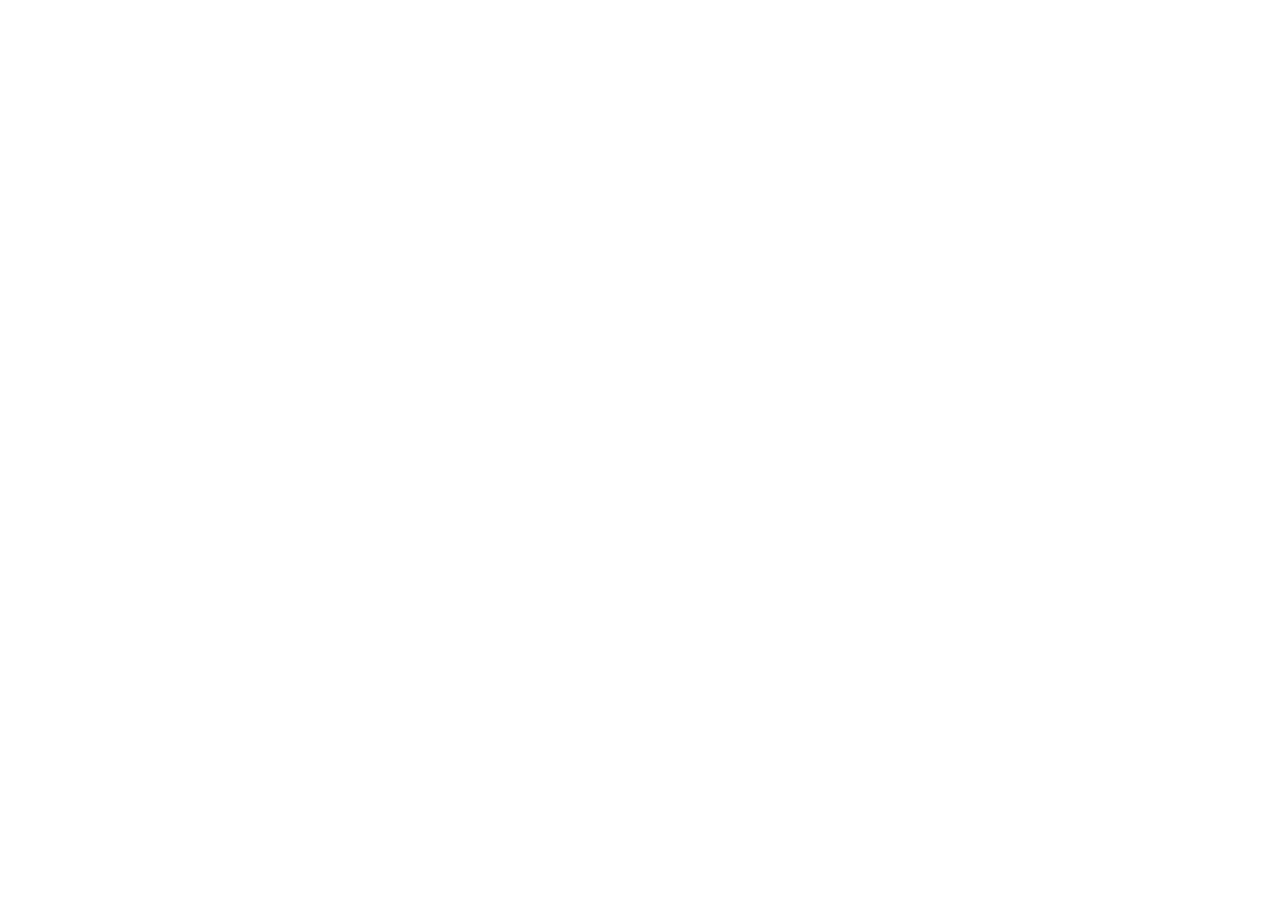
==== admin/index.html @ c85588b6 "Primeiro commit" ====
<!DOCTYPE html>
<html lang="pt-BR">
<head>
  <meta charset="utf-8" />
  <meta name="viewport" content="width=device-width, initial-scale=1.0" />
  <title>Painel — Renata Anoana</title>
</head>
<body>
  <!-- Sveltia CMS: painel de administração com login pelo GitHub.
       Não precisa editar este arquivo — toda a configuração fica em
       admin/config.yml. -->
  <script type="module" src="https://unpkg.com/@sveltia/cms/dist/sveltia-cms.js"></script>
</body>
</html>
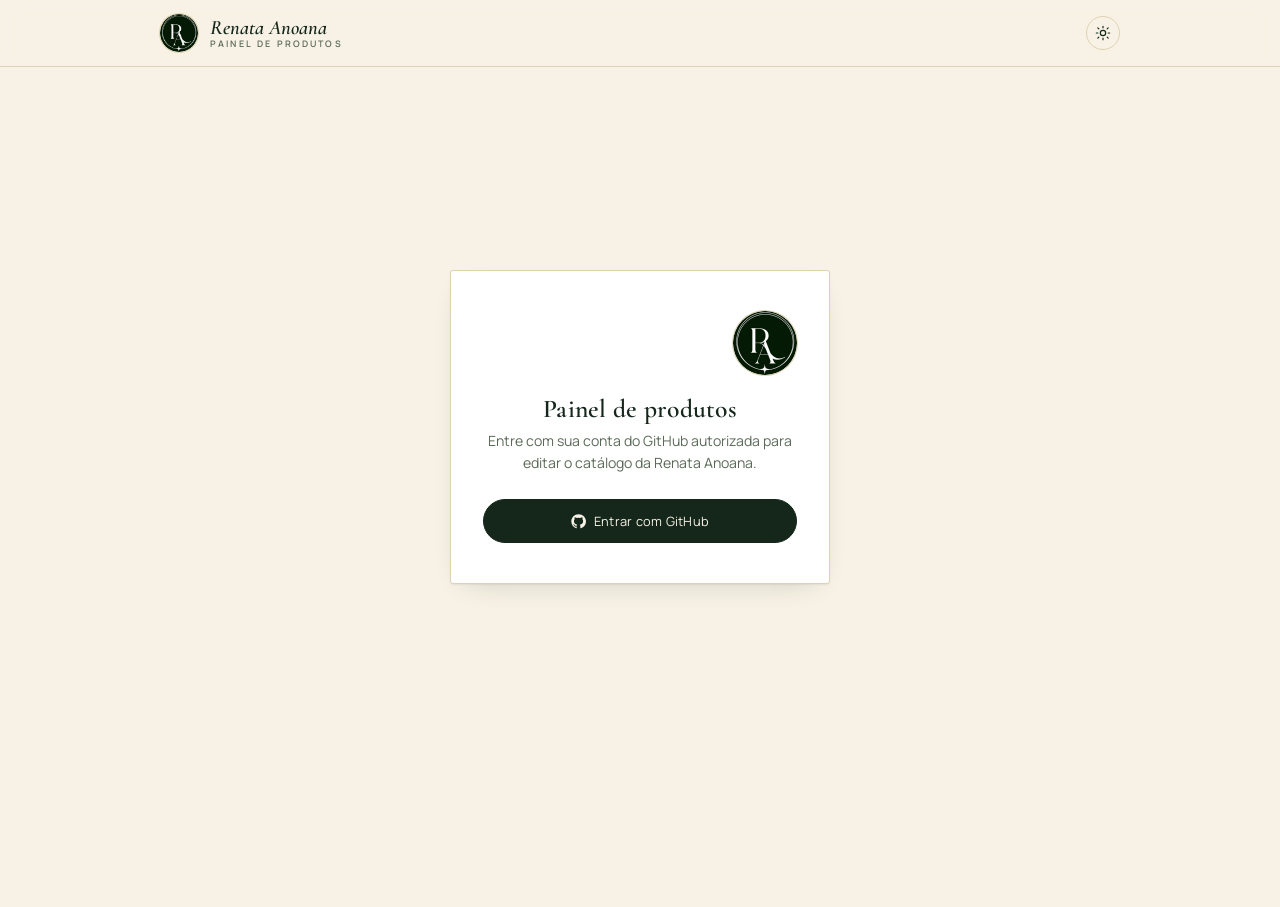
==== commit c5384978: "Adicionado Painel de edição próprio" ====
--- a/admin/index.html
+++ b/admin/index.html
@@ -1,14 +1,895 @@
 <!DOCTYPE html>
 <html lang="pt-BR">
 <head>
-  <meta charset="utf-8" />
-  <meta name="viewport" content="width=device-width, initial-scale=1.0" />
-  <title>Painel — Renata Anoana</title>
+<meta charset="UTF-8">
+<meta name="viewport" content="width=device-width, initial-scale=1">
+<script>
+(function(){
+  try{
+    var t = localStorage.getItem('ra-theme');
+    if(!t){ t = window.matchMedia('(prefers-color-scheme: dark)').matches ? 'dark' : 'light'; }
+    document.documentElement.setAttribute('data-theme', t);
+  }catch(e){}
+})();
+</script>
+<title>Painel — Renata Anoana</title>
+<link rel="icon" type="image/png" href="../images/favicon.png">
+<link rel="preconnect" href="https://fonts.googleapis.com">
+<link rel="stylesheet" href="https://fonts.googleapis.com/css2?family=Cormorant+Garamond:ital,wght@0,500;0,600;1,500;1,600&family=Manrope:wght@400;500;600;700&display=swap">
+<style>
+/* ============================================================
+   Paleta — mesmas variáveis do site público (style.css), pra o
+   painel ter a cara da marca em vez de parecer uma ferramenta
+   genérica.
+   ============================================================ */
+:root{
+  --bg:#f7f2e5; --surface:#ffffff; --surface-2:#efe7d2;
+  --ink:#15271b; --ink-soft:#5b6a58; --ink-faint:#8d8f7c;
+  --line:#ddd2b2; --metal:#848c78; --gold:#b6883a;
+  --danger:#a6432f;
+  --shadow:0 1px 2px rgba(21,39,27,.06), 0 10px 28px -16px rgba(21,39,27,.24);
+  --radius:3px;
+  color-scheme: light;
+}
+@media (prefers-color-scheme: dark){
+  :root:not([data-theme="light"]){
+    --bg:#0f1a13; --surface:#16241a; --surface-2:#1c2c1f;
+    --ink:#f2ecd9; --ink-soft:#b3bea9; --ink-faint:#77816d;
+    --line:#293a2b; --metal:#93998a; --gold:#d9b568;
+    --danger:#e08066;
+    --shadow:0 1px 2px rgba(0,0,0,.5), 0 10px 28px -16px rgba(0,0,0,.6);
+  }
+}
+:root[data-theme="dark"]{
+  --bg:#0f1a13; --surface:#16241a; --surface-2:#1c2c1f;
+  --ink:#f2ecd9; --ink-soft:#b3bea9; --ink-faint:#77816d;
+  --line:#293a2b; --metal:#93998a; --gold:#d9b568;
+  --danger:#e08066;
+  --shadow:0 1px 2px rgba(0,0,0,.5), 0 10px 28px -16px rgba(0,0,0,.6);
+}
+
+*{box-sizing:border-box;}
+[hidden]{display:none!important;}
+body{
+  margin:0;
+  background:var(--bg); color:var(--ink);
+  font-family:'Manrope',system-ui,-apple-system,'Segoe UI',sans-serif;
+  padding-bottom:120px;
+}
+h1,h2,h3,.display{
+  font-family:'Cormorant Garamond','Iowan Old Style',Georgia,serif;
+  font-weight:600; letter-spacing:.01em;
+}
+button, input, textarea, select{font-family:inherit; color:inherit;}
+a{color:inherit;}
+
+/* ---------- header ---------- */
+header.top{
+  position:sticky; top:0; z-index:30;
+  background:color-mix(in srgb, var(--bg) 88%, transparent);
+  backdrop-filter:blur(10px);
+  border-bottom:1px solid var(--line);
+  padding-inline:20px;
+}
+.top-inner{
+  max-width:960px; margin-inline:auto;
+  display:flex; align-items:center; justify-content:space-between;
+  padding-block:14px; gap:14px;
+}
+.brand-group{display:flex; align-items:center; gap:12px;}
+.logo-badge{width:38px; height:38px; flex:none; border-radius:50%; overflow:hidden; box-shadow:0 0 0 1px var(--line);}
+.logo-badge img{width:100%; height:100%; object-fit:cover; display:block;}
+.brand{font-family:'Cormorant Garamond',serif; font-style:italic; font-weight:600; font-size:1.28rem; line-height:1.1;}
+.brand small{display:block; font-family:'Manrope',sans-serif; font-style:normal; font-size:.56rem; letter-spacing:.24em; text-transform:uppercase; color:var(--ink-soft); margin-top:-1px;}
+.top-actions{display:flex; align-items:center; gap:10px;}
+.who{font-size:.8rem; color:var(--ink-soft);}
+
+.btn{
+  display:inline-flex; align-items:center; gap:8px;
+  border:1px solid var(--ink); color:var(--ink); background:transparent;
+  padding:9px 16px; font-size:.8rem; letter-spacing:.02em;
+  border-radius:999px; cursor:pointer; transition:.15s ease;
+  white-space:nowrap;
+}
+.btn:hover{background:var(--ink); color:var(--bg);}
+.btn.solid{background:var(--ink); color:var(--bg);}
+.btn.solid:hover{opacity:.85;}
+.btn.ghost{border-color:var(--line); color:var(--ink-soft);}
+.btn.ghost:hover{border-color:var(--ink); color:var(--ink); background:transparent;}
+.btn.danger{border-color:var(--danger); color:var(--danger);}
+.btn.danger:hover{background:var(--danger); color:var(--bg);}
+.btn:disabled{opacity:.45; cursor:not-allowed; pointer-events:none;}
+.btn svg{width:15px; height:15px; flex:none;}
+.icon-btn{
+  display:inline-flex; align-items:center; justify-content:center;
+  width:34px; height:34px; border:1px solid var(--line); border-radius:999px;
+  background:transparent; color:var(--ink-soft); cursor:pointer; transition:.15s ease;
+}
+.icon-btn:hover{border-color:var(--ink); color:var(--ink);}
+.icon-btn svg{width:16px; height:16px;}
+
+.wrap{max-width:960px; margin-inline:auto; padding-inline:20px;}
+
+/* ---------- tela de login ---------- */
+.login-screen{
+  min-height:80vh; display:flex; align-items:center; justify-content:center; padding:24px;
+}
+.login-card{
+  max-width:380px; width:100%; text-align:center;
+  background:var(--surface); border:1px solid var(--line); border-radius:var(--radius);
+  padding:40px 32px; box-shadow:var(--shadow);
+}
+.login-card .logo-badge{width:64px; height:64px; margin-inline:auto 0; margin-bottom:18px;}
+.login-card h1{font-size:1.6rem; margin:0 0 6px;}
+.login-card p{color:var(--ink-soft); font-size:.88rem; line-height:1.55; margin:0 0 26px;}
+.login-card .btn{width:100%; justify-content:center; padding-block:12px;}
+.login-error{
+  margin-top:16px; padding:12px 14px; border-radius:var(--radius);
+  background:color-mix(in srgb, var(--danger) 12%, transparent);
+  border:1px solid color-mix(in srgb, var(--danger) 40%, var(--line));
+  color:var(--danger); font-size:.8rem; text-align:left; line-height:1.5;
+}
+
+/* ---------- painel ---------- */
+.panel-head{
+  padding-block:32px 18px;
+  display:flex; align-items:flex-end; justify-content:space-between; gap:16px; flex-wrap:wrap;
+}
+.panel-head h1{font-size:1.9rem; margin:0;}
+.panel-head p{color:var(--ink-soft); font-size:.86rem; margin:4px 0 0;}
+
+.status-banner{
+  display:flex; align-items:center; gap:10px;
+  padding:12px 16px; margin-bottom:18px;
+  border-radius:var(--radius); font-size:.84rem; line-height:1.5;
+  border:1px solid var(--line); background:var(--surface);
+}
+.status-banner.ok{border-color:color-mix(in srgb, var(--gold) 50%, var(--line)); background:color-mix(in srgb, var(--gold) 10%, var(--surface));}
+.status-banner.error{border-color:color-mix(in srgb, var(--danger) 45%, var(--line)); color:var(--danger); background:color-mix(in srgb, var(--danger) 8%, var(--surface));}
+.status-banner a{text-decoration:underline; font-weight:600;}
+
+/* ---------- lista de produtos ---------- */
+.products{display:flex; flex-direction:column; gap:14px; margin-bottom:22px;}
+.product-card{
+  background:var(--surface); border:1px solid var(--line); border-radius:var(--radius);
+  box-shadow:var(--shadow); overflow:hidden;
+}
+.product-card.is-new{border-color:var(--gold);}
+.product-card.is-removed{opacity:.45;}
+.product-summary{
+  display:flex; align-items:center; gap:14px;
+  padding:12px 14px; cursor:pointer; user-select:none;
+}
+.thumb{
+  width:52px; height:52px; flex:none; border-radius:var(--radius); overflow:hidden;
+  background:var(--surface-2); display:flex; align-items:center; justify-content:center;
+  border:1px solid var(--line);
+}
+.thumb img{width:100%; height:100%; object-fit:cover; display:block;}
+.thumb svg{width:22px; height:22px; stroke:var(--metal); fill:none; stroke-width:1.6;}
+.summary-text{flex:1; min-width:0;}
+.summary-text .t{font-weight:600; font-size:.95rem; overflow:hidden; text-overflow:ellipsis; white-space:nowrap;}
+.summary-text .m{font-size:.78rem; color:var(--ink-soft);}
+.summary-actions{display:flex; align-items:center; gap:6px; flex:none;}
+.chevron{width:16px; height:16px; transition:transform .15s ease; color:var(--ink-faint);}
+.product-card[data-open="true"] .chevron{transform:rotate(180deg);}
+
+.product-editor{
+  border-top:1px solid var(--line);
+  padding:18px 16px 20px;
+  display:grid; gap:14px; grid-template-columns:1fr 1fr;
+}
+@media (max-width:640px){ .product-editor{grid-template-columns:1fr;} }
+.field{display:flex; flex-direction:column; gap:6px;}
+.field.full{grid-column:1 / -1;}
+.field label{font-size:.72rem; letter-spacing:.06em; text-transform:uppercase; color:var(--ink-soft);}
+.field input[type="text"], .field input[type="number"], .field textarea, .field input[list]{
+  border:1px solid var(--line); background:var(--bg); color:var(--ink);
+  border-radius:var(--radius); padding:9px 11px; font-size:.9rem; width:100%;
+}
+.field textarea{resize:vertical; min-height:64px;}
+.field input:focus, .field textarea:focus{outline:2px solid var(--gold); outline-offset:1px;}
+
+.image-field{grid-column:1 / -1; display:flex; align-items:center; gap:14px; flex-wrap:wrap;}
+.image-field .thumb{width:74px; height:74px;}
+.image-field .controls{display:flex; flex-direction:column; gap:8px;}
+.image-field input[type="file"]{font-size:.8rem;}
+
+.editor-actions{
+  grid-column:1 / -1; display:flex; justify-content:space-between; align-items:center;
+  padding-top:6px; border-top:1px dashed var(--line);
+}
+.reorder{display:flex; gap:4px;}
+
+.add-product{
+  display:flex; align-items:center; justify-content:center; gap:8px;
+  width:100%; padding:16px; margin-bottom:80px;
+  border:1px dashed var(--line); border-radius:var(--radius);
+  background:transparent; color:var(--ink-soft); cursor:pointer; font-size:.88rem;
+  transition:.15s ease;
+}
+.add-product:hover{border-color:var(--gold); color:var(--ink);}
+.add-product svg{width:17px; height:17px;}
+
+/* ---------- barra fixa de salvar ---------- */
+.savebar{
+  position:fixed; left:0; right:0; bottom:0; z-index:40;
+  background:color-mix(in srgb, var(--bg) 92%, transparent);
+  backdrop-filter:blur(10px);
+  border-top:1px solid var(--line);
+  padding:14px 20px calc(14px + env(safe-area-inset-bottom,0px));
+}
+.savebar-inner{
+  max-width:960px; margin-inline:auto;
+  display:flex; align-items:center; justify-content:space-between; gap:14px; flex-wrap:wrap;
+}
+.savebar .msg{font-size:.82rem; color:var(--ink-soft);}
+.savebar .msg.dirty{color:var(--gold); font-weight:600;}
+.savebar-buttons{display:flex; gap:10px;}
+
+.spinner{
+  width:14px; height:14px; border-radius:50%;
+  border:2px solid currentColor; border-right-color:transparent;
+  animation:spin .7s linear infinite; flex:none;
+}
+@keyframes spin{to{transform:rotate(360deg);}}
+
+.theme-toggle{
+  display:flex; align-items:center; justify-content:center;
+  width:34px; height:34px; flex:none; border:1px solid var(--line); border-radius:999px;
+  background:transparent; color:var(--ink); cursor:pointer; transition:.15s ease;
+}
+.theme-toggle:hover{background:var(--ink); color:var(--bg);}
+.theme-toggle svg{width:16px; height:16px;}
+</style>
 </head>
 <body>
-  <!-- Sveltia CMS: painel de administração com login pelo GitHub.
-       Não precisa editar este arquivo — toda a configuração fica em
-       admin/config.yml. -->
-  <script type="module" src="https://unpkg.com/@sveltia/cms/dist/sveltia-cms.js"></script>
+
+<header class="top">
+  <div class="top-inner">
+    <div class="brand-group">
+      <div class="logo-badge"><img src="../images/logo.png" alt=""></div>
+      <div class="brand">Renata Anoana<small>Painel de produtos</small></div>
+    </div>
+    <div class="top-actions">
+      <span class="who" id="who" hidden></span>
+      <button id="btn-logout" class="icon-btn" title="Sair" hidden>
+        <svg viewBox="0 0 24 24" fill="none" stroke="currentColor" stroke-width="1.8" stroke-linecap="round" stroke-linejoin="round"><path d="M9 21H5a2 2 0 0 1-2-2V5a2 2 0 0 1 2-2h4"/><polyline points="16 17 21 12 16 7"/><line x1="21" y1="12" x2="9" y2="12"/></svg>
+      </button>
+      <button id="theme-toggle" class="theme-toggle" type="button" aria-label="Alternar tema">
+        <svg class="icon-sun" viewBox="0 0 24 24" fill="none" stroke="currentColor" stroke-width="1.8" stroke-linecap="round" stroke-linejoin="round"><circle cx="12" cy="12" r="4"/><path d="M12 2v2.2M12 19.8V22M4.2 4.2l1.55 1.55M18.25 18.25l1.55 1.55M2 12h2.2M19.8 12H22M4.2 19.8l1.55-1.55M18.25 5.75l1.55-1.55"/></svg>
+        <svg class="icon-moon" viewBox="0 0 24 24" fill="none" stroke="currentColor" stroke-width="1.8" stroke-linecap="round" stroke-linejoin="round" hidden><path d="M21 12.8A9 9 0 1 1 11.2 3 7 7 0 0 0 21 12.8z"/></svg>
+      </button>
+    </div>
+  </div>
+</header>
+
+<!-- ---------- tela de login ---------- -->
+<div class="login-screen" id="login-screen">
+  <div class="login-card">
+    <div class="logo-badge"><img src="../images/logo.png" alt=""></div>
+    <h1>Painel de produtos</h1>
+    <p>Entre com sua conta do GitHub autorizada para editar o catálogo da Renata Anoana.</p>
+    <button id="btn-login" class="btn solid">
+      <svg viewBox="0 0 24 24" fill="currentColor"><path d="M12 .5C5.65.5.5 5.65.5 12c0 5.08 3.29 9.39 7.86 10.91.57.1.79-.25.79-.55v-2.17c-3.2.7-3.87-1.36-3.87-1.36-.53-1.33-1.29-1.69-1.29-1.69-1.05-.72.08-.7.08-.7 1.17.08 1.78 1.2 1.78 1.2 1.03 1.77 2.7 1.26 3.36.96.1-.75.4-1.26.73-1.55-2.55-.29-5.24-1.28-5.24-5.68 0-1.26.45-2.28 1.19-3.09-.12-.29-.52-1.46.11-3.05 0 0 .97-.31 3.18 1.18a11.1 11.1 0 0 1 5.79 0c2.2-1.49 3.17-1.18 3.17-1.18.63 1.59.23 2.76.12 3.05.74.81 1.18 1.83 1.18 3.09 0 4.41-2.69 5.38-5.25 5.67.42.36.78 1.07.78 2.17v3.21c0 .3.21.66.8.55C20.71 21.39 24 17.08 24 12c0-6.35-5.15-11.5-12-11.5Z"/></svg>
+      Entrar com GitHub
+    </button>
+    <div class="login-error" id="login-error" hidden></div>
+  </div>
+</div>
+
+<!-- ---------- painel principal ---------- -->
+<div class="wrap" id="panel" hidden>
+  <div class="panel-head">
+    <div>
+      <h1>Produtos</h1>
+      <p id="product-count">Carregando…</p>
+    </div>
+    <a class="btn ghost" id="link-view-site" href="#" target="_blank" rel="noopener">
+      <svg viewBox="0 0 24 24" fill="none" stroke="currentColor" stroke-width="1.8" stroke-linecap="round" stroke-linejoin="round"><path d="M18 13v6a2 2 0 0 1-2 2H5a2 2 0 0 1-2-2V8a2 2 0 0 1 2-2h6"/><polyline points="15 3 21 3 21 9"/><line x1="10" y1="14" x2="21" y2="3"/></svg>
+      Ver site
+    </a>
+  </div>
+
+  <div id="status-area"></div>
+
+  <div class="products" id="products"></div>
+
+  <button class="add-product" id="btn-add">
+    <svg viewBox="0 0 24 24" fill="none" stroke="currentColor" stroke-width="1.8" stroke-linecap="round" stroke-linejoin="round"><line x1="12" y1="5" x2="12" y2="19"/><line x1="5" y1="12" x2="19" y2="12"/></svg>
+    Adicionar produto
+  </button>
+</div>
+
+<div class="savebar" id="savebar" hidden>
+  <div class="savebar-inner">
+    <span class="msg" id="savebar-msg">Nenhuma alteração pendente</span>
+    <div class="savebar-buttons">
+      <button class="btn ghost" id="btn-reload">Recarregar do GitHub</button>
+      <button class="btn solid" id="btn-save">Salvar alterações</button>
+    </div>
+  </div>
+</div>
+
+<script>
+/* ============================================================
+   CONFIGURAÇÃO — a única parte que muda de cliente pra cliente.
+   ============================================================ */
+const CONFIG = {
+  // URL do Worker (sveltia-cms-auth) publicado no Cloudflare — faz a
+  // ponte de login com o GitHub. Sem barra no final.
+  WORKER_URL: 'https://sveltia-cms-auth.itallocerqueiracosta.workers.dev',
+  // Dono e nome do repositório no GitHub onde este site está publicado.
+  GITHUB_OWNER: 'itallo2l',
+  GITHUB_REPO: 'Site-Renata-Anoana-Teste',
+  BRANCH: 'main',
+  // URL pública do site (GitHub Pages), pra o botão "Ver site".
+  SITE_URL: 'https://itallo2l.github.io/Site-Renata-Anoana-Teste/',
+  // Categorias sugeridas no campo de categoria (o usuário pode digitar outra).
+  CATEGORIES: ['aneis', 'colares', 'brincos', 'pulseiras', 'conjuntos'],
+};
+
+const WORKER_ORIGIN = new URL(CONFIG.WORKER_URL).origin;
+const API = 'https://api.github.com';
+const REPO_PATH = `${CONFIG.GITHUB_OWNER}/${CONFIG.GITHUB_REPO}`;
+
+/* ============================================================
+   Estado em memória
+   ============================================================ */
+let token = null;
+let products = [];          // estado atual (com edições)
+let productsSha = null;     // sha do products.json no GitHub
+let pendingImages = {};     // { productUid: File }
+let removedIds = new Set(); // uids marcados para remoção
+let openUid = null;         // card atualmente expandido
+let dirty = false;
+let saving = false;
+let uidCounter = 0;
+
+function nextUid(){ return 'u' + (++uidCounter); }
+
+/* ============================================================
+   Tema claro/escuro (mesmo comportamento do site público)
+   ============================================================ */
+(function initTheme(){
+  const root = document.documentElement;
+  const toggle = document.getElementById('theme-toggle');
+  const sun = toggle.querySelector('.icon-sun');
+  const moon = toggle.querySelector('.icon-moon');
+  function setHidden(el, isHidden){ if(isHidden){ el.setAttribute('hidden',''); } else { el.removeAttribute('hidden'); } }
+  function applyIcon(theme){ setHidden(sun, theme !== 'light'); setHidden(moon, theme !== 'dark'); }
+  applyIcon(root.getAttribute('data-theme') === 'dark' ? 'dark' : 'light');
+  toggle.addEventListener('click', function(){
+    const next = root.getAttribute('data-theme') === 'dark' ? 'light' : 'dark';
+    root.setAttribute('data-theme', next);
+    applyIcon(next);
+    try{ localStorage.setItem('ra-theme', next); }catch(e){}
+  });
+})();
+
+document.getElementById('link-view-site').href = CONFIG.SITE_URL;
+
+/* ============================================================
+   Login — popup + postMessage, mesmo protocolo do Sveltia CMS,
+   conversando com o Worker do Cloudflare que já está publicado.
+   ============================================================ */
+function login(){
+  hideLoginError();
+  const w = 560, h = 680;
+  const left = window.screenX + (window.outerWidth - w) / 2;
+  const top = window.screenY + (window.outerHeight - h) / 2;
+  const popup = window.open(
+    `${CONFIG.WORKER_URL}/auth?provider=github&site_id=${encodeURIComponent(location.hostname)}`,
+    'github-oauth',
+    `width=${w},height=${h},left=${left},top=${top}`
+  );
+
+  if (!popup) {
+    showLoginError('Não foi possível abrir a janela de login. Verifique se o navegador bloqueou o pop-up.');
+    return;
+  }
+
+  function handleMessage(event){
+    if (event.origin !== WORKER_ORIGIN) return; // só aceita mensagens do nosso Worker
+    if (event.data === 'authorizing:github') {
+      // aperto de mão: devolve a mesma mensagem pra liberar o token
+      popup.postMessage('authorizing:github', event.origin);
+      return;
+    }
+    if (typeof event.data === 'string' && event.data.indexOf('authorization:github:') === 0) {
+      window.removeEventListener('message', handleMessage);
+      const rest = event.data.slice('authorization:github:'.length);
+      const sep = rest.indexOf(':');
+      const status = rest.slice(0, sep);
+      let payload = {};
+      try { payload = JSON.parse(rest.slice(sep + 1)); } catch(e) {}
+      if (status === 'success' && payload.token) {
+        onLoginSuccess(payload.token);
+      } else {
+        showLoginError(payload.error || 'Não foi possível concluir o login com o GitHub.');
+      }
+    }
+  }
+  window.addEventListener('message', handleMessage);
+}
+
+function onLoginSuccess(newToken){
+  token = newToken;
+  try{ sessionStorage.setItem('ra-admin-token', newToken); }catch(e){}
+  enterPanel();
+}
+
+function logout(){
+  token = null;
+  try{ sessionStorage.removeItem('ra-admin-token'); }catch(e){}
+  document.getElementById('panel').hidden = true;
+  document.getElementById('savebar').hidden = true;
+  document.getElementById('who').hidden = true;
+  document.getElementById('btn-logout').hidden = true;
+  document.getElementById('login-screen').hidden = false;
+}
+
+function showLoginError(msg){
+  const el = document.getElementById('login-error');
+  el.textContent = msg;
+  el.hidden = false;
+}
+function hideLoginError(){
+  document.getElementById('login-error').hidden = true;
+}
+
+document.getElementById('btn-login').addEventListener('click', login);
+document.getElementById('btn-logout').addEventListener('click', logout);
+
+/* ============================================================
+   Chamadas à API do GitHub
+   ============================================================ */
+async function ghFetch(path, options){
+  options = options || {};
+  options.headers = Object.assign({
+    'Authorization': 'token ' + token,
+    'Accept': 'application/vnd.github+json',
+  }, options.headers || {});
+  const res = await fetch(API + path, options);
+  return res;
+}
+
+function b64EncodeUnicode(str){
+  return btoa(unescape(encodeURIComponent(str)));
+}
+function b64DecodeUnicode(str){
+  return decodeURIComponent(escape(atob(str.replace(/\n/g, ''))));
+}
+
+async function loadUser(){
+  const res = await ghFetch('/user');
+  if (!res.ok) throw new Error('Não foi possível confirmar sua conta do GitHub.');
+  return res.json();
+}
+
+async function loadProducts(){
+  const res = await ghFetch(`/repos/${REPO_PATH}/contents/products.json?ref=${CONFIG.BRANCH}`);
+  if (res.status === 404) throw new Error('Não achei o repositório ou o arquivo products.json. Confira o nome do repositório na configuração do painel.');
+  if (!res.ok) throw new Error('Sem acesso ao repositório "' + REPO_PATH + '". Confirme se sua conta foi convidada como colaboradora.');
+  const data = await res.json();
+  productsSha = data.sha;
+  const parsed = JSON.parse(b64DecodeUnicode(data.content));
+  return (parsed.items || []).map(function(p){
+    return Object.assign({ uid: nextUid() }, p);
+  });
+}
+
+async function uploadImage(uid, file){
+  const dataUrl = await resizeImageToDataUrl(file, 1400, 0.85);
+  const base64 = dataUrl.split(',')[1];
+  const ext = (dataUrl.match(/^data:image\/(\w+);/) || [,'jpg'])[1].replace('jpeg','jpg');
+  const filename = 'images/produto-' + uid + '-' + Date.now() + '.' + ext;
+  const res = await ghFetch(`/repos/${REPO_PATH}/contents/${filename}`, {
+    method: 'PUT',
+    body: JSON.stringify({
+      message: 'Adiciona foto de produto via painel [admin]',
+      content: base64,
+      branch: CONFIG.BRANCH,
+    }),
+  });
+  if (!res.ok) {
+    const err = await res.json().catch(function(){ return {}; });
+    throw new Error('Falha ao enviar a foto: ' + (err.message || res.status));
+  }
+  return filename;
+}
+
+// Redimensiona/comprime a imagem no navegador antes de enviar, pra não
+// subir fotos gigantes de celular sem necessidade.
+function resizeImageToDataUrl(file, maxSize, quality){
+  return new Promise(function(resolve, reject){
+    const reader = new FileReader();
+    reader.onerror = function(){ reject(new Error('Não foi possível ler a imagem.')); };
+    reader.onload = function(){
+      const img = new Image();
+      img.onerror = function(){ resolve(reader.result); }; // fallback: usa original
+      img.onload = function(){
+        let w = img.width, h = img.height;
+        if (w > maxSize || h > maxSize) {
+          const ratio = Math.min(maxSize / w, maxSize / h);
+          w = Math.round(w * ratio);
+          h = Math.round(h * ratio);
+        }
+        const canvas = document.createElement('canvas');
+        canvas.width = w; canvas.height = h;
+        const ctx = canvas.getContext('2d');
+        ctx.drawImage(img, 0, 0, w, h);
+        try {
+          resolve(canvas.toDataURL('image/jpeg', quality));
+        } catch(e) {
+          resolve(reader.result);
+        }
+      };
+      img.src = reader.result;
+    };
+    reader.readAsDataURL(file);
+  });
+}
+
+async function saveProducts(){
+  if (saving) return;
+  saving = true;
+  renderSavebar();
+  setStatus('saving', 'Salvando alterações…');
+
+  try {
+    // 1) sobe fotos pendentes primeiro
+    for (const uid of Object.keys(pendingImages)) {
+      const product = products.find(function(p){ return p.uid === uid; });
+      if (!product) continue;
+      const path = await uploadImage(uid, pendingImages[uid]);
+      product.image = path;
+    }
+    pendingImages = {};
+
+    // 2) monta a lista final (remove os marcados para exclusão)
+    const finalItems = products
+      .filter(function(p){ return !removedIds.has(p.uid); })
+      .map(function(p){
+        return {
+          id: p.id,
+          title: p.title || '',
+          description: p.description || '',
+          category: p.category || 'sem-categoria',
+          price: Number(p.price) || 0,
+          image: p.image || '',
+        };
+      });
+
+    // 3) busca o sha mais recente bem antes de salvar, pra reduzir
+    //    a chance de conflito com outra edição simultânea
+    const freshRes = await ghFetch(`/repos/${REPO_PATH}/contents/products.json?ref=${CONFIG.BRANCH}`);
+    if (!freshRes.ok) throw new Error('Não foi possível confirmar a versão atual do catálogo.');
+    const fresh = await freshRes.json();
+
+    const content = b64EncodeUnicode(JSON.stringify({ items: finalItems }, null, 2));
+    const putRes = await ghFetch(`/repos/${REPO_PATH}/contents/products.json`, {
+      method: 'PUT',
+      body: JSON.stringify({
+        message: 'Atualiza catálogo de produtos via painel [admin]',
+        content: content,
+        sha: fresh.sha,
+        branch: CONFIG.BRANCH,
+      }),
+    });
+
+    if (putRes.status === 409) {
+      throw new Error('Alguém mais salvou uma alteração enquanto você editava. Clique em "Recarregar do GitHub" e refaça sua edição.');
+    }
+    if (!putRes.ok) {
+      const err = await putRes.json().catch(function(){ return {}; });
+      throw new Error('Falha ao salvar: ' + (err.message || putRes.status));
+    }
+
+    const putData = await putRes.json();
+    productsSha = putData.content.sha;
+    removedIds = new Set();
+    dirty = false;
+    setStatus('ok', 'Alterações salvas! O site é atualizado automaticamente em cerca de 1 minuto — <a href="' + CONFIG.SITE_URL + '" target="_blank" rel="noopener">confira aqui</a>.');
+  } catch (err) {
+    setStatus('error', err.message || 'Algo deu errado ao salvar.');
+  } finally {
+    saving = false;
+    renderSavebar();
+    renderProducts();
+  }
+}
+
+/* ============================================================
+   Entrar no painel / carregar dados
+   ============================================================ */
+async function enterPanel(){
+  document.getElementById('login-screen').hidden = true;
+  document.getElementById('panel').hidden = false;
+  document.getElementById('savebar').hidden = false;
+  document.getElementById('product-count').textContent = 'Carregando…';
+  setStatus(null);
+
+  try {
+    const user = await loadUser();
+    const whoEl = document.getElementById('who');
+    whoEl.textContent = 'Olá, ' + (user.name || user.login);
+    whoEl.hidden = false;
+    document.getElementById('btn-logout').hidden = false;
+
+    products = await loadProducts();
+    removedIds = new Set();
+    pendingImages = {};
+    dirty = false;
+    renderProducts();
+    renderSavebar();
+  } catch (err) {
+    setStatus('error', err.message || 'Não foi possível carregar o painel.');
+    document.getElementById('product-count').textContent = '—';
+  }
+}
+
+async function reloadFromGitHub(){
+  if (dirty && !confirm('Isso descarta as alterações não salvas. Continuar?')) return;
+  await enterPanel();
+}
+
+/* ============================================================
+   Renderização da lista de produtos
+   ============================================================ */
+function categoryLabel(slug){
+  const labels = { aneis:'Anéis', colares:'Colares', brincos:'Brincos', pulseiras:'Pulseiras', conjuntos:'Conjuntos', 'sem-categoria':'Sem categoria' };
+  return labels[slug] || (slug ? slug.charAt(0).toUpperCase() + slug.slice(1) : 'Sem categoria');
+}
+function formatBRL(n){
+  const v = Number(n || 0);
+  return 'R$ ' + v.toLocaleString('pt-BR', { minimumFractionDigits: 2, maximumFractionDigits: 2 });
+}
+
+function markDirty(){ dirty = true; renderSavebar(); }
+
+function renderProducts(){
+  const container = document.getElementById('products');
+  container.innerHTML = '';
+
+  const visible = products.filter(function(p){ return true; }); // mantém ordem, remoção só marca visual
+  document.getElementById('product-count').textContent =
+    (products.length - removedIds.size) + ' produto(s) — ' + Object.keys(pendingImages).length + ' foto(s) pendente(s)';
+
+  visible.forEach(function(p, index){
+    const card = document.createElement('div');
+    card.className = 'product-card' + (removedIds.has(p.uid) ? ' is-removed' : '');
+    card.dataset.open = String(openUid === p.uid);
+
+    const summary = document.createElement('div');
+    summary.className = 'product-summary';
+    summary.innerHTML =
+      '<div class="thumb">' + thumbHtml(p) + '</div>' +
+      '<div class="summary-text">' +
+        '<div class="t">' + escapeHtml(p.title || '(sem título)') + '</div>' +
+        '<div class="m">' + escapeHtml(categoryLabel(p.category)) + ' · ' + formatBRL(p.price) + '</div>' +
+      '</div>' +
+      '<div class="summary-actions">' +
+        '<svg class="chevron" viewBox="0 0 24 24" fill="none" stroke="currentColor" stroke-width="2" stroke-linecap="round" stroke-linejoin="round"><polyline points="6 9 12 15 18 9"/></svg>' +
+      '</div>';
+    summary.addEventListener('click', function(){
+      openUid = (openUid === p.uid) ? null : p.uid;
+      renderProducts();
+    });
+    card.appendChild(summary);
+
+    if (openUid === p.uid) {
+      card.appendChild(buildEditor(p, index, visible.length));
+    }
+    container.appendChild(card);
+  });
+}
+
+function thumbHtml(p){
+  if (p.image && !p.image.startsWith('blob:')) {
+    // se for uma foto recém-selecionada (ainda não enviada), mostramos o preview local
+  }
+  if (p._previewUrl) {
+    return '<img src="' + p._previewUrl + '" alt="">';
+  }
+  if (p.image) {
+    return '<img src="../' + p.image + '" alt="" onerror="this.parentElement.innerHTML=\'' + gemSvg().replace(/'/g, "\\'") + '\'">';
+  }
+  return gemSvg();
+}
+function gemSvg(){
+  return '<svg viewBox="0 0 24 24"><path d="M6 3h12l3 6-9 12L3 9Z"/><path d="M3 9h18M9 3 8 9l4 12 4-12-1-6"/></svg>';
+}
+
+function buildEditor(p, index, total){
+  const editor = document.createElement('div');
+  editor.className = 'product-editor';
+
+  editor.innerHTML =
+    '<div class="field">' +
+      '<label>Título</label>' +
+      '<input type="text" data-field="title" value="' + escapeAttr(p.title) + '">' +
+    '</div>' +
+    '<div class="field">' +
+      '<label>Categoria</label>' +
+      '<input type="text" list="cat-list" data-field="category" value="' + escapeAttr(p.category) + '">' +
+    '</div>' +
+    '<div class="field">' +
+      '<label>Preço (R$)</label>' +
+      '<input type="number" step="0.01" min="0" data-field="price" value="' + escapeAttr(p.price) + '">' +
+    '</div>' +
+    '<div class="field">' +
+      '<label>ID interno</label>' +
+      '<input type="text" data-field="id" value="' + escapeAttr(p.id) + '" disabled>' +
+    '</div>' +
+    '<div class="field full">' +
+      '<label>Descrição (opcional)</label>' +
+      '<textarea data-field="description">' + escapeHtml(p.description || '') + '</textarea>' +
+    '</div>' +
+    '<div class="image-field">' +
+      '<div class="thumb">' + thumbHtml(p) + '</div>' +
+      '<div class="controls">' +
+        '<label style="font-size:.72rem;letter-spacing:.06em;text-transform:uppercase;color:var(--ink-soft);">Foto do produto</label>' +
+        '<input type="file" accept="image/*" data-field="photo">' +
+      '</div>' +
+    '</div>' +
+    '<div class="editor-actions">' +
+      '<div class="reorder">' +
+        '<button type="button" class="icon-btn" data-action="up" ' + (index === 0 ? 'disabled' : '') + ' title="Mover para cima">' +
+          '<svg viewBox="0 0 24 24" fill="none" stroke="currentColor" stroke-width="2" stroke-linecap="round" stroke-linejoin="round"><line x1="12" y1="19" x2="12" y2="5"/><polyline points="5 12 12 5 19 12"/></svg>' +
+        '</button>' +
+        '<button type="button" class="icon-btn" data-action="down" ' + (index === total - 1 ? 'disabled' : '') + ' title="Mover para baixo">' +
+          '<svg viewBox="0 0 24 24" fill="none" stroke="currentColor" stroke-width="2" stroke-linecap="round" stroke-linejoin="round"><line x1="12" y1="5" x2="12" y2="19"/><polyline points="19 12 12 19 5 12"/></svg>' +
+        '</button>' +
+      '</div>' +
+      '<button type="button" class="btn danger" data-action="remove">' +
+        (removedIds.has(p.uid) ? 'Desfazer remoção' : 'Remover produto') +
+      '</button>' +
+    '</div>';
+
+  editor.querySelectorAll('[data-field]').forEach(function(input){
+    const field = input.dataset.field;
+    if (field === 'photo') {
+      input.addEventListener('change', function(e){
+        const file = e.target.files[0];
+        if (!file) return;
+        pendingImages[p.uid] = file;
+        p._previewUrl = URL.createObjectURL(file);
+        markDirty();
+        renderProducts();
+      });
+      return;
+    }
+    const evt = (input.tagName === 'TEXTAREA' || input.type === 'text' || input.type === 'number') ? 'input' : 'change';
+    input.addEventListener(evt, function(){
+      p[field] = input.value;
+      markDirty();
+      if (field === 'title' || field === 'category' || field === 'price') {
+        // atualiza só o resumo sem fechar o editor
+        const summaryText = input.closest('.product-card').querySelector('.summary-text');
+        if (summaryText) {
+          summaryText.querySelector('.t').textContent = p.title || '(sem título)';
+          summaryText.querySelector('.m').textContent = categoryLabel(p.category) + ' · ' + formatBRL(p.price);
+        }
+      }
+    });
+  });
+
+  editor.querySelector('[data-action="up"]').addEventListener('click', function(){
+    moveProduct(p.uid, -1);
+  });
+  editor.querySelector('[data-action="down"]').addEventListener('click', function(){
+    moveProduct(p.uid, 1);
+  });
+  editor.querySelector('[data-action="remove"]').addEventListener('click', function(){
+    if (removedIds.has(p.uid)) { removedIds.delete(p.uid); }
+    else { removedIds.add(p.uid); }
+    markDirty();
+    renderProducts();
+  });
+
+  return editor;
+}
+
+function moveProduct(uid, delta){
+  const i = products.findIndex(function(p){ return p.uid === uid; });
+  const j = i + delta;
+  if (i < 0 || j < 0 || j >= products.length) return;
+  const tmp = products[i];
+  products[i] = products[j];
+  products[j] = tmp;
+  markDirty();
+  renderProducts();
+}
+
+document.getElementById('btn-add').addEventListener('click', function(){
+  const p = {
+    uid: nextUid(),
+    id: 'p' + Date.now().toString(36),
+    title: '',
+    description: '',
+    category: 'sem-categoria',
+    price: 0,
+    image: '',
+  };
+  products.push(p);
+  openUid = p.uid;
+  markDirty();
+  renderProducts();
+  setTimeout(function(){
+    const el = document.querySelector('.product-card[data-open="true"] input[data-field="title"]');
+    if (el) el.focus();
+  }, 30);
+});
+
+document.getElementById('btn-save').addEventListener('click', saveProducts);
+document.getElementById('btn-reload').addEventListener('click', reloadFromGitHub);
+
+/* ============================================================
+   Barra de status / barra de salvar
+   ============================================================ */
+function setStatus(kind, html){
+  const area = document.getElementById('status-area');
+  if (!kind) { area.innerHTML = ''; return; }
+  area.innerHTML = '<div class="status-banner ' + (kind === 'error' ? 'error' : kind === 'ok' ? 'ok' : '') + '">' +
+    (kind === 'saving' ? '<span class="spinner"></span>' : '') + '<span>' + html + '</span></div>';
+}
+
+function renderSavebar(){
+  const msg = document.getElementById('savebar-msg');
+  const saveBtn = document.getElementById('btn-save');
+  if (saving) {
+    msg.textContent = 'Salvando…';
+    msg.className = 'msg dirty';
+    saveBtn.disabled = true;
+    return;
+  }
+  saveBtn.disabled = !dirty;
+  if (dirty) {
+    msg.textContent = 'Você tem alterações não salvas';
+    msg.className = 'msg dirty';
+  } else {
+    msg.textContent = 'Tudo salvo';
+    msg.className = 'msg';
+  }
+}
+
+/* ============================================================
+   Utilidades
+   ============================================================ */
+function escapeHtml(str){
+  return String(str == null ? '' : str)
+    .replace(/&/g, '&amp;').replace(/</g, '&lt;').replace(/>/g, '&gt;');
+}
+function escapeAttr(str){
+  return escapeHtml(str).replace(/"/g, '&quot;');
+}
+
+// datalist de categorias sugeridas
+(function buildCategoryDatalist(){
+  const dl = document.createElement('datalist');
+  dl.id = 'cat-list';
+  CONFIG.CATEGORIES.forEach(function(c){
+    const opt = document.createElement('option');
+    opt.value = c;
+    dl.appendChild(opt);
+  });
+  document.body.appendChild(dl);
+})();
+
+/* ============================================================
+   Início — reaproveita o token da sessão, se ainda houver um
+   ============================================================ */
+(function init(){
+  try {
+    const saved = sessionStorage.getItem('ra-admin-token');
+    if (saved) {
+      token = saved;
+      enterPanel().catch(function(){ logout(); });
+      return;
+    }
+  } catch(e) {}
+})();
+</script>
 </body>
 </html>
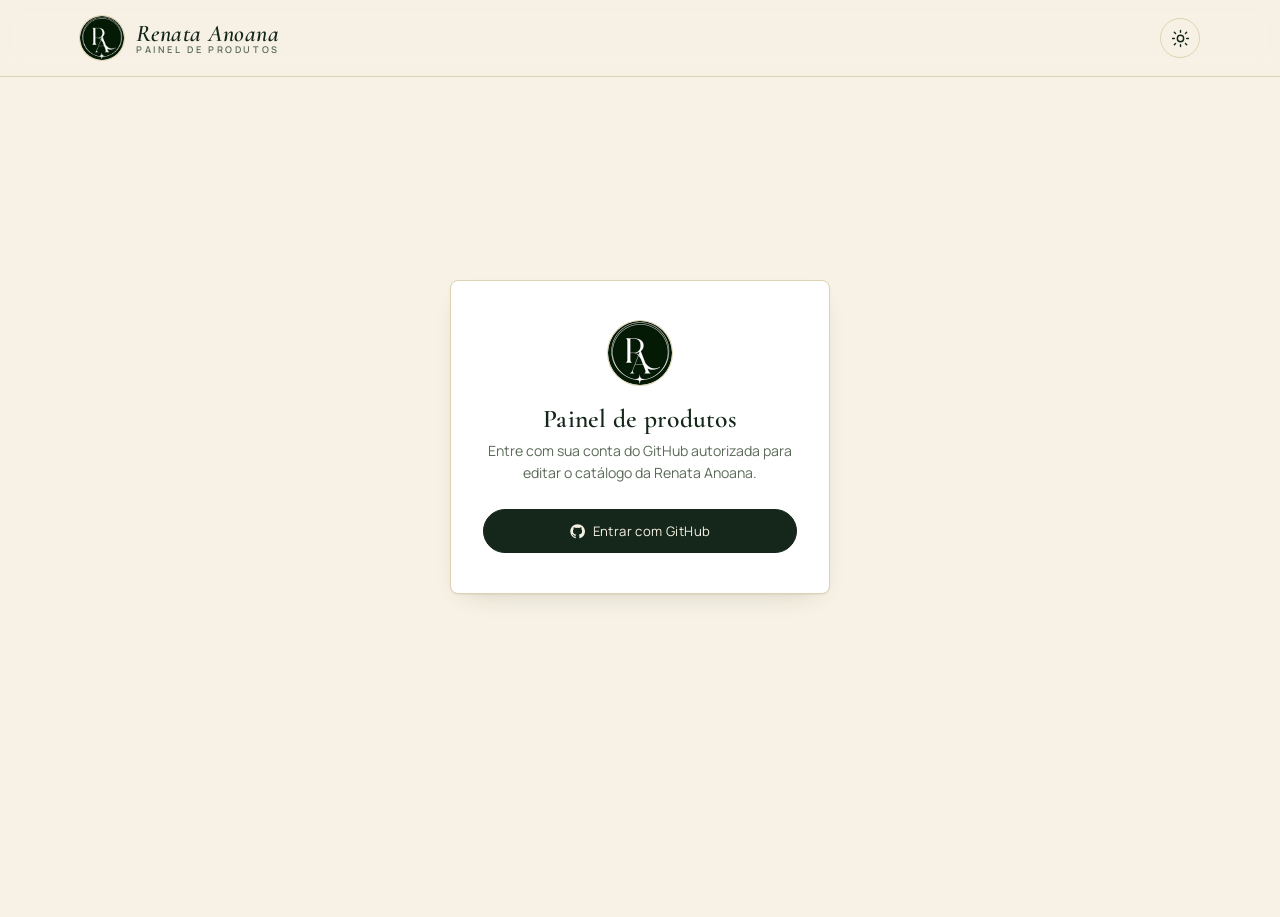
==== commit 2a3a505b: "Atualizado página de edição dos produtos" ====
--- a/admin/index.html
+++ b/admin/index.html
@@ -17,246 +17,309 @@
 <link rel="preconnect" href="https://fonts.googleapis.com">
 <link rel="stylesheet" href="https://fonts.googleapis.com/css2?family=Cormorant+Garamond:ital,wght@0,500;0,600;1,500;1,600&family=Manrope:wght@400;500;600;700&display=swap">
 <style>
-/* ============================================================
-   Paleta — mesmas variáveis do site público (style.css), pra o
-   painel ter a cara da marca em vez de parecer uma ferramenta
-   genérica.
-   ============================================================ */
 :root{
   --bg:#f7f2e5; --surface:#ffffff; --surface-2:#efe7d2;
   --ink:#15271b; --ink-soft:#5b6a58; --ink-faint:#8d8f7c;
   --line:#ddd2b2; --metal:#848c78; --gold:#b6883a;
-  --danger:#a6432f;
+  --danger:#a13d3d;
   --shadow:0 1px 2px rgba(21,39,27,.06), 0 10px 28px -16px rgba(21,39,27,.24);
-  --radius:3px;
+  --radius:2px;
   color-scheme: light;
 }
 @media (prefers-color-scheme: dark){
   :root:not([data-theme="light"]){
-    --bg:#0f1a13; --surface:#16241a; --surface-2:#1c2c1f;
-    --ink:#f2ecd9; --ink-soft:#b3bea9; --ink-faint:#77816d;
-    --line:#293a2b; --metal:#93998a; --gold:#d9b568;
-    --danger:#e08066;
+    --bg:#0f1a13;--surface:#16241a;--surface-2:#1c2c1f;--ink:#f2ecd9;
+    --ink-soft:#b3bea9;--ink-faint:#77816d;--line:#293a2b;--metal:#93998a;
+    --gold:#d9b568;--danger:#e08585;
     --shadow:0 1px 2px rgba(0,0,0,.5), 0 10px 28px -16px rgba(0,0,0,.6);
   }
 }
 :root[data-theme="dark"]{
-  --bg:#0f1a13; --surface:#16241a; --surface-2:#1c2c1f;
-  --ink:#f2ecd9; --ink-soft:#b3bea9; --ink-faint:#77816d;
-  --line:#293a2b; --metal:#93998a; --gold:#d9b568;
-  --danger:#e08066;
+  --bg:#0f1a13;--surface:#16241a;--surface-2:#1c2c1f;--ink:#f2ecd9;
+  --ink-soft:#b3bea9;--ink-faint:#77816d;--line:#293a2b;--metal:#93998a;
+  --gold:#d9b568;--danger:#e08585;
   --shadow:0 1px 2px rgba(0,0,0,.5), 0 10px 28px -16px rgba(0,0,0,.6);
 }
 
 *{box-sizing:border-box;}
 [hidden]{display:none!important;}
 body{
-  margin:0;
-  background:var(--bg); color:var(--ink);
+  background:var(--bg);color:var(--ink);margin:0;
   font-family:'Manrope',system-ui,-apple-system,'Segoe UI',sans-serif;
-  padding-bottom:120px;
+  padding-inline:20px;padding-bottom:120px;
 }
 h1,h2,h3,.display{
   font-family:'Cormorant Garamond','Iowan Old Style',Georgia,serif;
-  font-weight:600; letter-spacing:.01em;
-}
-button, input, textarea, select{font-family:inherit; color:inherit;}
+  font-weight:600;letter-spacing:.01em;text-wrap:balance;
+}
 a{color:inherit;}
+button,input,textarea,select{font-family:inherit;color:inherit;}
+.wrap{max-width:1120px;margin-inline:auto;}
 
 /* ---------- header ---------- */
-header.top{
-  position:sticky; top:0; z-index:30;
-  background:color-mix(in srgb, var(--bg) 88%, transparent);
+header.site{
+  position:sticky;top:env(safe-area-inset-top,0px);z-index:20;
+  background:color-mix(in srgb, var(--bg) 86%, transparent);
   backdrop-filter:blur(10px);
   border-bottom:1px solid var(--line);
-  padding-inline:20px;
-}
-.top-inner{
-  max-width:960px; margin-inline:auto;
-  display:flex; align-items:center; justify-content:space-between;
-  padding-block:14px; gap:14px;
-}
-.brand-group{display:flex; align-items:center; gap:12px;}
-.logo-badge{width:38px; height:38px; flex:none; border-radius:50%; overflow:hidden; box-shadow:0 0 0 1px var(--line);}
-.logo-badge img{width:100%; height:100%; object-fit:cover; display:block;}
-.brand{font-family:'Cormorant Garamond',serif; font-style:italic; font-weight:600; font-size:1.28rem; line-height:1.1;}
-.brand small{display:block; font-family:'Manrope',sans-serif; font-style:normal; font-size:.56rem; letter-spacing:.24em; text-transform:uppercase; color:var(--ink-soft); margin-top:-1px;}
-.top-actions{display:flex; align-items:center; gap:10px;}
-.who{font-size:.8rem; color:var(--ink-soft);}
+  margin-inline:-20px;padding-inline:20px;
+}
+.header-inner{
+  max-width:1120px;margin-inline:auto;
+  display:flex;align-items:center;justify-content:space-between;
+  padding-block:16px;gap:16px;
+}
+.brand-group{display:flex;align-items:center;gap:12px;}
+.logo-badge{width:44px;height:44px;flex:none;border-radius:50%;overflow:hidden;box-shadow:0 0 0 1px var(--line);}
+.logo-badge img{width:100%;height:100%;object-fit:cover;display:block;}
+.brand{
+  font-family:'Cormorant Garamond',serif;font-style:italic;font-weight:600;
+  font-size:1.5rem;letter-spacing:.02em;line-height:1.15;
+}
+.brand small{
+  display:block;font-family:'Manrope',sans-serif;font-style:normal;
+  font-size:.58rem;letter-spacing:.28em;text-transform:uppercase;
+  color:var(--ink-soft);margin-top:-2px;
+}
+.header-right{display:flex;align-items:center;gap:10px;}
+.who{font-size:.8rem;color:var(--ink-soft);}
 
 .btn{
-  display:inline-flex; align-items:center; gap:8px;
-  border:1px solid var(--ink); color:var(--ink); background:transparent;
-  padding:9px 16px; font-size:.8rem; letter-spacing:.02em;
-  border-radius:999px; cursor:pointer; transition:.15s ease;
-  white-space:nowrap;
-}
-.btn:hover{background:var(--ink); color:var(--bg);}
-.btn.solid{background:var(--ink); color:var(--bg);}
+  display:inline-flex;align-items:center;gap:8px;
+  border:1px solid var(--ink);color:var(--ink);background:transparent;
+  padding:10px 18px;font-size:.82rem;letter-spacing:.03em;
+  text-decoration:none;cursor:pointer;border-radius:999px;
+  transition:background .15s ease, color .15s ease;white-space:nowrap;
+}
+.btn:hover{background:var(--ink);color:var(--bg);}
+.btn.solid{background:var(--ink);color:var(--bg);}
 .btn.solid:hover{opacity:.85;}
-.btn.ghost{border-color:var(--line); color:var(--ink-soft);}
-.btn.ghost:hover{border-color:var(--ink); color:var(--ink); background:transparent;}
-.btn.danger{border-color:var(--danger); color:var(--danger);}
-.btn.danger:hover{background:var(--danger); color:var(--bg);}
-.btn:disabled{opacity:.45; cursor:not-allowed; pointer-events:none;}
-.btn svg{width:15px; height:15px; flex:none;}
+.btn.gold{border-color:var(--gold);color:var(--gold);}
+.btn.gold:hover{background:var(--gold);color:var(--surface);}
+.btn.ghost{border-color:transparent;color:var(--ink-soft);padding:10px 10px;}
+.btn.ghost:hover{background:var(--surface-2);color:var(--ink);}
+.btn.danger{border-color:var(--danger);color:var(--danger);}
+.btn.danger:hover{background:var(--danger);color:#fff;}
+.btn:disabled{opacity:.45;cursor:not-allowed;pointer-events:none;}
+.btn:disabled:hover{background:transparent;color:var(--ink);}
+.btn svg{width:15px;height:15px;flex:none;}
 .icon-btn{
-  display:inline-flex; align-items:center; justify-content:center;
-  width:34px; height:34px; border:1px solid var(--line); border-radius:999px;
-  background:transparent; color:var(--ink-soft); cursor:pointer; transition:.15s ease;
-}
-.icon-btn:hover{border-color:var(--ink); color:var(--ink);}
-.icon-btn svg{width:16px; height:16px;}
-
-.wrap{max-width:960px; margin-inline:auto; padding-inline:20px;}
-
-/* ---------- tela de login ---------- */
+  display:inline-flex;align-items:center;justify-content:center;
+  width:34px;height:34px;border:1px solid var(--line);border-radius:999px;
+  background:transparent;color:var(--ink-soft);cursor:pointer;transition:.15s ease;
+}
+.icon-btn:hover{border-color:var(--ink);color:var(--ink);}
+.icon-btn svg{width:16px;height:16px;}
+
+/* ---------- tela de login / acesso negado ---------- */
 .login-screen{
-  min-height:80vh; display:flex; align-items:center; justify-content:center; padding:24px;
+  min-height:80vh;display:flex;align-items:center;justify-content:center;padding:24px;
 }
 .login-card{
-  max-width:380px; width:100%; text-align:center;
-  background:var(--surface); border:1px solid var(--line); border-radius:var(--radius);
-  padding:40px 32px; box-shadow:var(--shadow);
-}
-.login-card .logo-badge{width:64px; height:64px; margin-inline:auto 0; margin-bottom:18px;}
-.login-card h1{font-size:1.6rem; margin:0 0 6px;}
-.login-card p{color:var(--ink-soft); font-size:.88rem; line-height:1.55; margin:0 0 26px;}
-.login-card .btn{width:100%; justify-content:center; padding-block:12px;}
+  max-width:380px;width:100%;text-align:center;
+  background:var(--surface);border:1px solid var(--line);border-radius:8px;
+  padding:40px 32px;box-shadow:var(--shadow);
+}
+.login-card .logo-badge{width:64px;height:64px;margin-inline:auto;margin-bottom:18px;}
+.login-card h1{font-size:1.6rem;margin:0 0 6px;}
+.login-card p{color:var(--ink-soft);font-size:.88rem;line-height:1.55;margin:0 0 26px;}
+.login-card .btn{width:100%;justify-content:center;padding-block:12px;}
 .login-error{
-  margin-top:16px; padding:12px 14px; border-radius:var(--radius);
+  margin-top:16px;padding:12px 14px;border-radius:6px;
   background:color-mix(in srgb, var(--danger) 12%, transparent);
   border:1px solid color-mix(in srgb, var(--danger) 40%, var(--line));
-  color:var(--danger); font-size:.8rem; text-align:left; line-height:1.5;
-}
-
-/* ---------- painel ---------- */
-.panel-head{
-  padding-block:32px 18px;
-  display:flex; align-items:flex-end; justify-content:space-between; gap:16px; flex-wrap:wrap;
-}
-.panel-head h1{font-size:1.9rem; margin:0;}
-.panel-head p{color:var(--ink-soft); font-size:.86rem; margin:4px 0 0;}
-
+  color:var(--danger);font-size:.8rem;text-align:left;line-height:1.5;
+}
+
+/* ---------- hero ---------- */
+.hero{padding-block:40px 24px;display:grid;gap:14px;max-width:640px;}
+.eyebrow{
+  display:inline-flex;align-items:center;gap:8px;
+  font-size:.68rem;letter-spacing:.24em;text-transform:uppercase;
+  color:var(--ink-soft);border:1px solid var(--line);padding:6px 12px;
+  width:fit-content;border-radius:999px;
+}
+.eyebrow::before{content:"";width:5px;height:5px;border-radius:50%;background:var(--gold);flex:none;}
+.hero h1{font-size:clamp(1.9rem,4.4vw,2.6rem);line-height:1.1;margin:0;}
+.hero h1 em{font-style:italic;color:var(--gold);}
+.hero p{color:var(--ink-soft);font-size:.96rem;line-height:1.6;max-width:56ch;margin:0;}
+
+/* ---------- toolbar ---------- */
+.toolbar{display:flex;flex-wrap:wrap;gap:10px;align-items:center;padding-block:4px 24px;}
+.toolbar .spacer{flex:1;}
+
+/* ---------- status ---------- */
 .status-banner{
-  display:flex; align-items:center; gap:10px;
-  padding:12px 16px; margin-bottom:18px;
-  border-radius:var(--radius); font-size:.84rem; line-height:1.5;
-  border:1px solid var(--line); background:var(--surface);
-}
-.status-banner.ok{border-color:color-mix(in srgb, var(--gold) 50%, var(--line)); background:color-mix(in srgb, var(--gold) 10%, var(--surface));}
-.status-banner.error{border-color:color-mix(in srgb, var(--danger) 45%, var(--line)); color:var(--danger); background:color-mix(in srgb, var(--danger) 8%, var(--surface));}
-.status-banner a{text-decoration:underline; font-weight:600;}
-
-/* ---------- lista de produtos ---------- */
-.products{display:flex; flex-direction:column; gap:14px; margin-bottom:22px;}
-.product-card{
-  background:var(--surface); border:1px solid var(--line); border-radius:var(--radius);
-  box-shadow:var(--shadow); overflow:hidden;
-}
-.product-card.is-new{border-color:var(--gold);}
-.product-card.is-removed{opacity:.45;}
-.product-summary{
-  display:flex; align-items:center; gap:14px;
-  padding:12px 14px; cursor:pointer; user-select:none;
-}
-.thumb{
-  width:52px; height:52px; flex:none; border-radius:var(--radius); overflow:hidden;
-  background:var(--surface-2); display:flex; align-items:center; justify-content:center;
-  border:1px solid var(--line);
-}
-.thumb img{width:100%; height:100%; object-fit:cover; display:block;}
-.thumb svg{width:22px; height:22px; stroke:var(--metal); fill:none; stroke-width:1.6;}
-.summary-text{flex:1; min-width:0;}
-.summary-text .t{font-weight:600; font-size:.95rem; overflow:hidden; text-overflow:ellipsis; white-space:nowrap;}
-.summary-text .m{font-size:.78rem; color:var(--ink-soft);}
-.summary-actions{display:flex; align-items:center; gap:6px; flex:none;}
-.chevron{width:16px; height:16px; transition:transform .15s ease; color:var(--ink-faint);}
-.product-card[data-open="true"] .chevron{transform:rotate(180deg);}
-
-.product-editor{
-  border-top:1px solid var(--line);
-  padding:18px 16px 20px;
-  display:grid; gap:14px; grid-template-columns:1fr 1fr;
-}
-@media (max-width:640px){ .product-editor{grid-template-columns:1fr;} }
-.field{display:flex; flex-direction:column; gap:6px;}
-.field.full{grid-column:1 / -1;}
-.field label{font-size:.72rem; letter-spacing:.06em; text-transform:uppercase; color:var(--ink-soft);}
-.field input[type="text"], .field input[type="number"], .field textarea, .field input[list]{
-  border:1px solid var(--line); background:var(--bg); color:var(--ink);
-  border-radius:var(--radius); padding:9px 11px; font-size:.9rem; width:100%;
-}
-.field textarea{resize:vertical; min-height:64px;}
-.field input:focus, .field textarea:focus{outline:2px solid var(--gold); outline-offset:1px;}
-
-.image-field{grid-column:1 / -1; display:flex; align-items:center; gap:14px; flex-wrap:wrap;}
-.image-field .thumb{width:74px; height:74px;}
-.image-field .controls{display:flex; flex-direction:column; gap:8px;}
-.image-field input[type="file"]{font-size:.8rem;}
-
-.editor-actions{
-  grid-column:1 / -1; display:flex; justify-content:space-between; align-items:center;
-  padding-top:6px; border-top:1px dashed var(--line);
-}
-.reorder{display:flex; gap:4px;}
-
-.add-product{
-  display:flex; align-items:center; justify-content:center; gap:8px;
-  width:100%; padding:16px; margin-bottom:80px;
-  border:1px dashed var(--line); border-radius:var(--radius);
-  background:transparent; color:var(--ink-soft); cursor:pointer; font-size:.88rem;
-  transition:.15s ease;
-}
-.add-product:hover{border-color:var(--gold); color:var(--ink);}
-.add-product svg{width:17px; height:17px;}
+  display:flex;align-items:center;gap:10px;
+  padding:12px 16px;margin-bottom:18px;
+  border-radius:6px;font-size:.84rem;line-height:1.5;
+  border:1px solid var(--line);background:var(--surface);
+}
+.status-banner.ok{border-color:color-mix(in srgb, var(--gold) 50%, var(--line));background:color-mix(in srgb, var(--gold) 10%, var(--surface));}
+.status-banner.error{border-color:color-mix(in srgb, var(--danger) 45%, var(--line));color:var(--danger);background:color-mix(in srgb, var(--danger) 8%, var(--surface));}
+.status-banner a{text-decoration:underline;font-weight:600;}
+
+/* ---------- filters ---------- */
+.filters{
+  max-width:1120px;margin-inline:auto;display:flex;gap:8px;
+  overflow-x:auto;padding-block:4px 24px;scrollbar-width:none;
+}
+.filters::-webkit-scrollbar{display:none;}
+.pill{
+  flex:none;border:1px solid var(--line);background:var(--surface);
+  color:var(--ink-soft);padding:9px 16px;font-size:.78rem;letter-spacing:.03em;
+  border-radius:999px;cursor:pointer;
+  transition:border-color .15s ease, color .15s ease, background .15s ease;
+}
+.pill:hover{border-color:var(--metal);color:var(--ink);}
+.pill[aria-pressed="true"]{background:var(--ink);border-color:var(--ink);color:var(--bg);}
+
+/* ---------- grid & card ---------- */
+.grid{
+  max-width:1120px;margin-inline:auto;display:grid;
+  grid-template-columns:repeat(auto-fill,minmax(230px,1fr));
+  gap:22px;padding-block:0 64px;
+}
+.empty-state{
+  max-width:1120px;margin-inline:auto;
+  border:1px dashed var(--line);border-radius:6px;
+  padding:48px 24px;text-align:center;color:var(--ink-soft);
+  margin-block:0 64px;
+}
+.card{
+  background:var(--surface);border:1px solid var(--line);border-radius:6px;
+  overflow:hidden;display:flex;flex-direction:column;box-shadow:var(--shadow);
+  position:relative;
+}
+.card .media{
+  position:relative;width:100%;height:0;padding-top:100%;
+  background:radial-gradient(circle at 32% 24%, var(--surface) 0%, var(--surface-2) 55%, var(--line) 100%);
+  overflow:hidden;
+}
+.card .media svg{
+  position:absolute;top:50%;left:50%;transform:translate(-50%,-50%);
+  width:42%;height:42%;stroke:var(--metal);fill:none;
+  stroke-width:1.5;stroke-linecap:round;stroke-linejoin:round;
+}
+.card .media img{position:absolute;inset:0;width:100%;height:100%;object-fit:cover;display:block;}
+.card .body{padding:16px 18px 18px;display:flex;flex-direction:column;gap:8px;flex:1;}
+.card .tag{font-size:.64rem;letter-spacing:.2em;text-transform:uppercase;color:var(--ink-faint);}
+.card h3{margin:0;font-size:1.2rem;font-weight:600;line-height:1.2;}
+.card .desc{
+  color:var(--ink-soft);font-size:.82rem;line-height:1.5;margin:0;
+  display:-webkit-box;-webkit-line-clamp:2;-webkit-box-orient:vertical;overflow:hidden;
+}
+.card .price{
+  font-family:'Manrope',sans-serif;font-variant-numeric:tabular-nums;
+  font-size:.98rem;font-weight:700;color:var(--ink);margin-top:auto;
+}
+.card-admin-actions{display:flex;gap:8px;margin-top:2px;}
+.card-admin-actions .btn{flex:1;padding:8px 10px;font-size:.72rem;justify-content:center;}
+
+/* ---------- theme toggle ---------- */
+.theme-toggle{
+  display:flex;align-items:center;justify-content:center;
+  width:40px;height:40px;flex:none;border:1px solid var(--line);
+  border-radius:999px;background:transparent;color:var(--ink);
+  cursor:pointer;padding:0;
+  transition:background .15s ease,color .15s ease,border-color .15s ease;
+}
+.theme-toggle:hover{background:var(--ink);color:var(--bg);border-color:var(--ink);}
+.theme-toggle svg{width:19px;height:19px;flex:none;}
+
+/* ---------- modal ---------- */
+.modal-overlay{
+  position:fixed;inset:0;z-index:100;
+  background:rgba(15,20,15,.55);
+  display:flex;align-items:flex-start;justify-content:center;
+  padding:24px 16px;overflow-y:auto;
+}
+.modal{
+  background:var(--surface);border-radius:8px;
+  width:100%;max-width:520px;padding:26px 24px 24px;
+  box-shadow:var(--shadow);margin-block:16px;
+}
+.modal h2{margin:0 0 4px;font-size:1.5rem;}
+.modal .modal-sub{color:var(--ink-soft);font-size:.82rem;margin:0 0 20px;}
+.field{margin-bottom:16px;}
+.field label{
+  display:block;font-size:.76rem;letter-spacing:.03em;
+  color:var(--ink-soft);margin-bottom:6px;text-transform:uppercase;
+}
+.field input[type="text"],
+.field input[type="number"],
+.field select,
+.field textarea{
+  width:100%;border:1px solid var(--line);background:var(--bg);
+  color:var(--ink);padding:10px 12px;border-radius:4px;
+  font-family:inherit;font-size:.92rem;
+}
+.field textarea{resize:vertical;min-height:70px;}
+.field .hint{font-size:.7rem;color:var(--ink-faint);margin-top:4px;}
+.field-row{display:flex;gap:12px;}
+.field-row .field{flex:1;}
+.photo-field{display:flex;gap:14px;align-items:center;}
+.photo-preview{
+  width:84px;height:84px;flex:none;border-radius:6px;overflow:hidden;
+  border:1px solid var(--line);background:var(--surface-2);
+  display:flex;align-items:center;justify-content:center;
+}
+.photo-preview img{width:100%;height:100%;object-fit:cover;display:block;}
+.photo-preview svg{width:34%;height:34%;stroke:var(--metal);fill:none;stroke-width:1.5;}
+.modal-actions{display:flex;justify-content:flex-end;gap:10px;margin-top:22px;}
+
+/* ---------- gerenciar categorias ---------- */
+.cat-list{display:flex;flex-direction:column;gap:8px;margin-bottom:8px;}
+.cat-row{display:flex;align-items:center;gap:10px;border:1px solid var(--line);border-radius:6px;padding:10px 12px;}
+.cat-row .cat-name{font-weight:600;flex:1;}
+.cat-row .cat-count{font-size:.76rem;color:var(--ink-faint);white-space:nowrap;}
+.cat-row .btn{padding:7px 12px;font-size:.72rem;}
+.cat-empty{color:var(--ink-soft);font-size:.86rem;padding:8px 2px 4px;}
 
 /* ---------- barra fixa de salvar ---------- */
 .savebar{
-  position:fixed; left:0; right:0; bottom:0; z-index:40;
+  position:fixed;left:0;right:0;bottom:0;z-index:40;
   background:color-mix(in srgb, var(--bg) 92%, transparent);
   backdrop-filter:blur(10px);
   border-top:1px solid var(--line);
   padding:14px 20px calc(14px + env(safe-area-inset-bottom,0px));
 }
 .savebar-inner{
-  max-width:960px; margin-inline:auto;
-  display:flex; align-items:center; justify-content:space-between; gap:14px; flex-wrap:wrap;
-}
-.savebar .msg{font-size:.82rem; color:var(--ink-soft);}
-.savebar .msg.dirty{color:var(--gold); font-weight:600;}
-.savebar-buttons{display:flex; gap:10px;}
+  max-width:1120px;margin-inline:auto;
+  display:flex;align-items:center;justify-content:space-between;gap:14px;flex-wrap:wrap;
+}
+.savebar .msg{font-size:.82rem;color:var(--ink-soft);}
+.savebar .msg.dirty{color:var(--gold);font-weight:600;}
+.savebar-buttons{display:flex;gap:10px;}
 
 .spinner{
-  width:14px; height:14px; border-radius:50%;
-  border:2px solid currentColor; border-right-color:transparent;
-  animation:spin .7s linear infinite; flex:none;
+  width:14px;height:14px;border-radius:50%;
+  border:2px solid currentColor;border-right-color:transparent;
+  animation:spin .7s linear infinite;flex:none;
 }
 @keyframes spin{to{transform:rotate(360deg);}}
 
-.theme-toggle{
-  display:flex; align-items:center; justify-content:center;
-  width:34px; height:34px; flex:none; border:1px solid var(--line); border-radius:999px;
-  background:transparent; color:var(--ink); cursor:pointer; transition:.15s ease;
-}
-.theme-toggle:hover{background:var(--ink); color:var(--bg);}
-.theme-toggle svg{width:16px; height:16px;}
+@media (max-width:560px){
+  .header-inner .btn span{display:none;}
+  .header-inner .btn{padding:10px;}
+  .toolbar .btn span.full{display:none;}
+}
 </style>
 </head>
 <body>
 
-<header class="top">
-  <div class="top-inner">
+<header class="site">
+  <div class="header-inner">
     <div class="brand-group">
       <div class="logo-badge"><img src="../images/logo.png" alt=""></div>
       <div class="brand">Renata Anoana<small>Painel de produtos</small></div>
     </div>
-    <div class="top-actions">
+    <div class="header-right">
       <span class="who" id="who" hidden></span>
       <button id="btn-logout" class="icon-btn" title="Sair" hidden>
         <svg viewBox="0 0 24 24" fill="none" stroke="currentColor" stroke-width="1.8" stroke-linecap="round" stroke-linejoin="round"><path d="M9 21H5a2 2 0 0 1-2-2V5a2 2 0 0 1 2-2h4"/><polyline points="16 17 21 12 16 7"/><line x1="21" y1="12" x2="9" y2="12"/></svg>
       </button>
-      <button id="theme-toggle" class="theme-toggle" type="button" aria-label="Alternar tema">
+      <button id="theme-toggle" class="theme-toggle" type="button" aria-label="Alternar tema claro ou escuro">
         <svg class="icon-sun" viewBox="0 0 24 24" fill="none" stroke="currentColor" stroke-width="1.8" stroke-linecap="round" stroke-linejoin="round"><circle cx="12" cy="12" r="4"/><path d="M12 2v2.2M12 19.8V22M4.2 4.2l1.55 1.55M18.25 18.25l1.55 1.55M2 12h2.2M19.8 12H22M4.2 19.8l1.55-1.55M18.25 5.75l1.55-1.55"/></svg>
         <svg class="icon-moon" viewBox="0 0 24 24" fill="none" stroke="currentColor" stroke-width="1.8" stroke-linecap="round" stroke-linejoin="round" hidden><path d="M21 12.8A9 9 0 1 1 11.2 3 7 7 0 0 0 21 12.8z"/></svg>
       </button>
@@ -278,27 +341,105 @@
   </div>
 </div>
 
+<!-- ---------- tela de acesso negado ---------- -->
+<div class="login-screen" id="denied-screen" hidden>
+  <div class="login-card">
+    <div class="logo-badge"><img src="../images/logo.png" alt=""></div>
+    <h1>Sem permissão</h1>
+    <p>A conta <strong id="denied-account"></strong> fez login com sucesso, mas não tem permissão de edição no repositório <strong id="denied-repo"></strong>. Peça para o dono do site te adicionar como colaboradora, ou entre com outra conta.</p>
+    <button id="btn-try-another" class="btn solid">Entrar com outra conta</button>
+  </div>
+</div>
+
 <!-- ---------- painel principal ---------- -->
-<div class="wrap" id="panel" hidden>
-  <div class="panel-head">
-    <div>
-      <h1>Produtos</h1>
-      <p id="product-count">Carregando…</p>
-    </div>
+<main class="wrap" id="panel" hidden>
+  <section class="hero">
+    <span class="eyebrow">Painel</span>
+    <h1>Gerencie o <em>catálogo</em> sem mexer no código.</h1>
+    <p>Adicione, edite ou remova peças. As alterações vão para o site assim que você clicar em "Salvar alterações".</p>
+  </section>
+
+  <div class="toolbar">
+    <button class="btn solid" id="btn-new" type="button">
+      <svg viewBox="0 0 24 24" fill="none" stroke="currentColor" stroke-width="2" stroke-linecap="round"><path d="M12 5v14M5 12h14"/></svg>
+      <span>Novo produto</span>
+    </button>
+    <button class="btn ghost" id="btn-categories" type="button">Categorias</button>
+    <div class="spacer"></div>
     <a class="btn ghost" id="link-view-site" href="#" target="_blank" rel="noopener">
-      <svg viewBox="0 0 24 24" fill="none" stroke="currentColor" stroke-width="1.8" stroke-linecap="round" stroke-linejoin="round"><path d="M18 13v6a2 2 0 0 1-2 2H5a2 2 0 0 1-2-2V8a2 2 0 0 1 2-2h6"/><polyline points="15 3 21 3 21 9"/><line x1="10" y1="14" x2="21" y2="3"/></svg>
-      Ver site
+      <svg viewBox="0 0 24 24" fill="none" stroke="currentColor" stroke-width="1.8" stroke-linecap="round" stroke-linejoin="round"><path d="M1 12s4-7 11-7 11 7 11 7-4 7-11 7-11-7-11-7z"/><circle cx="12" cy="12" r="3"/></svg>
+      <span class="full">Ver site</span>
     </a>
   </div>
 
   <div id="status-area"></div>
 
-  <div class="products" id="products"></div>
-
-  <button class="add-product" id="btn-add">
-    <svg viewBox="0 0 24 24" fill="none" stroke="currentColor" stroke-width="1.8" stroke-linecap="round" stroke-linejoin="round"><line x1="12" y1="5" x2="12" y2="19"/><line x1="5" y1="12" x2="19" y2="12"/></svg>
-    Adicionar produto
-  </button>
+  <nav class="filters" id="filters" aria-label="Filtrar por categoria"></nav>
+
+  <section class="grid" id="grid"></section>
+  <div class="empty-state" id="empty-state" hidden>
+    Nenhum produto cadastrado ainda. Clique em "Novo produto" para começar.
+  </div>
+</main>
+
+<!-- ---------- modal de produto ---------- -->
+<div class="modal-overlay" id="modal-overlay" hidden>
+  <div class="modal" role="dialog" aria-modal="true" aria-labelledby="modal-title">
+    <h2 id="modal-title">Novo produto</h2>
+    <p class="modal-sub">Preencha os dados da peça.</p>
+    <form id="product-form">
+      <div class="field">
+        <label>Foto</label>
+        <div class="photo-field">
+          <div class="photo-preview" id="photo-preview">
+            <svg viewBox="0 0 24 24"><path d="M6 3h12l3 6-9 12L3 9Z"/><path d="M3 9h18M9 3 8 9l4 12 4-12-1-6"/></svg>
+          </div>
+          <div>
+            <input type="file" id="prod-photo" accept="image/*">
+            <div class="hint">A imagem é redimensionada automaticamente ao salvar.</div>
+          </div>
+        </div>
+      </div>
+      <div class="field">
+        <label for="prod-title">Título</label>
+        <input type="text" id="prod-title" required maxlength="80" placeholder="Ex: Anel Rosa Vermelha">
+      </div>
+      <div class="field">
+        <label for="prod-desc">Descrição (opcional)</label>
+        <textarea id="prod-desc" maxlength="400" placeholder="Detalhes da peça, material, tamanho..."></textarea>
+      </div>
+      <div class="field-row">
+        <div class="field">
+          <label for="prod-cat">Categoria</label>
+          <select id="prod-cat"></select>
+        </div>
+        <div class="field">
+          <label for="prod-price">Preço (R$)</label>
+          <input type="number" id="prod-price" required min="0" step="0.01" placeholder="179.90">
+        </div>
+      </div>
+      <div class="field" id="new-cat-field" hidden>
+        <label for="prod-cat-new">Nome da nova categoria</label>
+        <input type="text" id="prod-cat-new" maxlength="30" placeholder="Ex: Argolas">
+      </div>
+      <div class="modal-actions">
+        <button type="button" class="btn ghost" id="btn-cancel">Cancelar</button>
+        <button type="submit" class="btn solid" id="btn-save-product">Salvar produto</button>
+      </div>
+    </form>
+  </div>
+</div>
+
+<!-- ---------- modal de categorias ---------- -->
+<div class="modal-overlay" id="cat-modal-overlay" hidden>
+  <div class="modal" role="dialog" aria-modal="true" aria-labelledby="cat-modal-title">
+    <h2 id="cat-modal-title">Categorias</h2>
+    <p class="modal-sub">Renomeie ou exclua categorias. Produtos de uma categoria excluída vão para "Sem categoria" — nenhum produto é apagado.</p>
+    <div class="cat-list" id="cat-list"></div>
+    <div class="modal-actions">
+      <button type="button" class="btn solid" id="btn-cat-close">Fechar</button>
+    </div>
+  </div>
 </div>
 
 <div class="savebar" id="savebar" hidden>
@@ -323,10 +464,12 @@
   GITHUB_OWNER: 'itallo2l',
   GITHUB_REPO: 'Site-Renata-Anoana-Teste',
   BRANCH: 'main',
-  // URL pública do site (GitHub Pages), pra o botão "Ver site".
+  // URL pública do site (GitHub Pages), pro botão "Ver site".
   SITE_URL: 'https://itallo2l.github.io/Site-Renata-Anoana-Teste/',
-  // Categorias sugeridas no campo de categoria (o usuário pode digitar outra).
-  CATEGORIES: ['aneis', 'colares', 'brincos', 'pulseiras', 'conjuntos'],
+  // Categorias conhecidas e sua ordem preferida de exibição.
+  CATEGORY_ORDER: ['aneis', 'colares', 'brincos', 'pulseiras', 'conjuntos'],
+  CATEGORY_LABELS: { aneis:'Anéis', colares:'Colares', brincos:'Brincos', pulseiras:'Pulseiras', conjuntos:'Conjuntos', 'sem-categoria':'Sem categoria' },
+  FALLBACK_CATEGORY: 'sem-categoria',
 };
 
 const WORKER_ORIGIN = new URL(CONFIG.WORKER_URL).origin;
@@ -337,14 +480,13 @@
    Estado em memória
    ============================================================ */
 let token = null;
-let products = [];          // estado atual (com edições)
-let productsSha = null;     // sha do products.json no GitHub
+let products = [];          // estado atual (com edições) — cada item tem um "uid" interno
 let pendingImages = {};     // { productUid: File }
-let removedIds = new Set(); // uids marcados para remoção
-let openUid = null;         // card atualmente expandido
+let activeFilter = 'todos';
 let dirty = false;
 let saving = false;
 let uidCounter = 0;
+let modalState = { uid: null, isNew: false, photoFile: null };
 
 function nextUid(){ return 'u' + (++uidCounter); }
 
@@ -403,6 +545,7 @@
       const status = rest.slice(0, sep);
       let payload = {};
       try { payload = JSON.parse(rest.slice(sep + 1)); } catch(e) {}
+      try { popup.close(); } catch(e) {}
       if (status === 'success' && payload.token) {
         onLoginSuccess(payload.token);
       } else {
@@ -424,10 +567,21 @@
   try{ sessionStorage.removeItem('ra-admin-token'); }catch(e){}
   document.getElementById('panel').hidden = true;
   document.getElementById('savebar').hidden = true;
+  document.getElementById('denied-screen').hidden = true;
   document.getElementById('who').hidden = true;
   document.getElementById('btn-logout').hidden = true;
   document.getElementById('login-screen').hidden = false;
 }
+
+function showAccessDenied(user){
+  document.getElementById('panel').hidden = true;
+  document.getElementById('savebar').hidden = true;
+  document.getElementById('login-screen').hidden = true;
+  document.getElementById('denied-account').textContent = user.login;
+  document.getElementById('denied-repo').textContent = REPO_PATH;
+  document.getElementById('denied-screen').hidden = false;
+}
+document.getElementById('btn-try-another').addEventListener('click', logout);
 
 function showLoginError(msg){
   const el = document.getElementById('login-error');
@@ -467,12 +621,23 @@
   return res.json();
 }
 
+// Verifica, direto na API do GitHub, se a conta logada tem permissão de
+// escrita ("push") no repositório — não basta ter uma conta válida do
+// GitHub, porque um repositório público pode ser lido por qualquer
+// pessoa autenticada. Essa checagem evita que alguém sem permissão
+// sequer veja a lista de produtos.
+async function hasWriteAccess(){
+  const res = await ghFetch(`/repos/${REPO_PATH}`);
+  if (!res.ok) throw new Error('Não foi possível verificar o acesso ao repositório "' + REPO_PATH + '".');
+  const repo = await res.json();
+  return !!(repo.permissions && (repo.permissions.push || repo.permissions.admin));
+}
+
 async function loadProducts(){
   const res = await ghFetch(`/repos/${REPO_PATH}/contents/products.json?ref=${CONFIG.BRANCH}`);
   if (res.status === 404) throw new Error('Não achei o repositório ou o arquivo products.json. Confira o nome do repositório na configuração do painel.');
   if (!res.ok) throw new Error('Sem acesso ao repositório "' + REPO_PATH + '". Confirme se sua conta foi convidada como colaboradora.');
   const data = await res.json();
-  productsSha = data.sha;
   const parsed = JSON.parse(b64DecodeUnicode(data.content));
   return (parsed.items || []).map(function(p){
     return Object.assign({ uid: nextUid() }, p);
@@ -547,19 +712,17 @@
     }
     pendingImages = {};
 
-    // 2) monta a lista final (remove os marcados para exclusão)
-    const finalItems = products
-      .filter(function(p){ return !removedIds.has(p.uid); })
-      .map(function(p){
-        return {
-          id: p.id,
-          title: p.title || '',
-          description: p.description || '',
-          category: p.category || 'sem-categoria',
-          price: Number(p.price) || 0,
-          image: p.image || '',
-        };
-      });
+    // 2) monta a lista final
+    const finalItems = products.map(function(p){
+      return {
+        id: p.id,
+        title: p.title || '',
+        description: p.description || '',
+        category: p.category || CONFIG.FALLBACK_CATEGORY,
+        price: Number(p.price) || 0,
+        image: p.image || '',
+      };
+    });
 
     // 3) busca o sha mais recente bem antes de salvar, pra reduzir
     //    a chance de conflito com outra edição simultânea
@@ -586,9 +749,6 @@
       throw new Error('Falha ao salvar: ' + (err.message || putRes.status));
     }
 
-    const putData = await putRes.json();
-    productsSha = putData.content.sha;
-    removedIds = new Set();
     dirty = false;
     setStatus('ok', 'Alterações salvas! O site é atualizado automaticamente em cerca de 1 minuto — <a href="' + CONFIG.SITE_URL + '" target="_blank" rel="noopener">confira aqui</a>.');
   } catch (err) {
@@ -596,7 +756,8 @@
   } finally {
     saving = false;
     renderSavebar();
-    renderProducts();
+    renderFilters();
+    renderGrid();
   }
 }
 
@@ -605,27 +766,41 @@
    ============================================================ */
 async function enterPanel(){
   document.getElementById('login-screen').hidden = true;
-  document.getElementById('panel').hidden = false;
-  document.getElementById('savebar').hidden = false;
-  document.getElementById('product-count').textContent = 'Carregando…';
+  document.getElementById('denied-screen').hidden = true;
   setStatus(null);
 
   try {
     const user = await loadUser();
+
+    const canWrite = await hasWriteAccess();
+    if (!canWrite) {
+      showAccessDenied(user);
+      return;
+    }
+
+    document.getElementById('panel').hidden = false;
+    document.getElementById('savebar').hidden = false;
+
     const whoEl = document.getElementById('who');
     whoEl.textContent = 'Olá, ' + (user.name || user.login);
     whoEl.hidden = false;
     document.getElementById('btn-logout').hidden = false;
 
     products = await loadProducts();
-    removedIds = new Set();
     pendingImages = {};
+    activeFilter = 'todos';
     dirty = false;
-    renderProducts();
+    renderFilters();
+    renderGrid();
     renderSavebar();
   } catch (err) {
-    setStatus('error', err.message || 'Não foi possível carregar o painel.');
-    document.getElementById('product-count').textContent = '—';
+    // erro inesperado (rede, API fora do ar etc.) — volta pra tela de
+    // login em vez de deixar o painel pela metade
+    document.getElementById('panel').hidden = true;
+    document.getElementById('savebar').hidden = true;
+    document.getElementById('denied-screen').hidden = true;
+    document.getElementById('login-screen').hidden = false;
+    showLoginError(err.message || 'Não foi possível carregar o painel.');
   }
 }
 
@@ -635,195 +810,390 @@
 }
 
 /* ============================================================
-   Renderização da lista de produtos
-   ============================================================ */
-function categoryLabel(slug){
-  const labels = { aneis:'Anéis', colares:'Colares', brincos:'Brincos', pulseiras:'Pulseiras', conjuntos:'Conjuntos', 'sem-categoria':'Sem categoria' };
-  return labels[slug] || (slug ? slug.charAt(0).toUpperCase() + slug.slice(1) : 'Sem categoria');
+   Categorias — utilidades compartilhadas
+   ============================================================ */
+function categoryLabel(cat){
+  if (!cat) return CONFIG.CATEGORY_LABELS[CONFIG.FALLBACK_CATEGORY];
+  if (CONFIG.CATEGORY_LABELS[cat]) return CONFIG.CATEGORY_LABELS[cat];
+  return cat.charAt(0).toUpperCase() + cat.slice(1);
 }
 function formatBRL(n){
   const v = Number(n || 0);
   return 'R$ ' + v.toLocaleString('pt-BR', { minimumFractionDigits: 2, maximumFractionDigits: 2 });
 }
+// categorias em uso no momento, na ordem preferida + as extras que
+// apareceram (inclui "sem-categoria" só se algum produto estiver nela)
+function currentCategories(){
+  const order = CONFIG.CATEGORY_ORDER.slice();
+  const seen = {};
+  order.forEach(function(c){ seen[c] = true; });
+  const extra = [];
+  products.forEach(function(p){
+    if (!seen[p.category]) { seen[p.category] = true; extra.push(p.category); }
+  });
+  const all = order.concat(extra);
+  return all.filter(function(c){ return products.some(function(p){ return p.category === c; }); });
+}
+// categorias "gerenciáveis" no modal de Categorias: tudo que está em uso,
+// exceto "Sem categoria" — que é o destino, não algo pra renomear/excluir.
+function manageableCategories(){
+  return currentCategories().filter(function(c){ return c !== CONFIG.FALLBACK_CATEGORY; });
+}
+function productCountFor(cat){
+  return products.filter(function(p){ return p.category === cat; }).length;
+}
 
 function markDirty(){ dirty = true; renderSavebar(); }
 
-function renderProducts(){
-  const container = document.getElementById('products');
-  container.innerHTML = '';
-
-  const visible = products.filter(function(p){ return true; }); // mantém ordem, remoção só marca visual
-  document.getElementById('product-count').textContent =
-    (products.length - removedIds.size) + ' produto(s) — ' + Object.keys(pendingImages).length + ' foto(s) pendente(s)';
-
-  visible.forEach(function(p, index){
-    const card = document.createElement('div');
-    card.className = 'product-card' + (removedIds.has(p.uid) ? ' is-removed' : '');
-    card.dataset.open = String(openUid === p.uid);
-
-    const summary = document.createElement('div');
-    summary.className = 'product-summary';
-    summary.innerHTML =
-      '<div class="thumb">' + thumbHtml(p) + '</div>' +
-      '<div class="summary-text">' +
-        '<div class="t">' + escapeHtml(p.title || '(sem título)') + '</div>' +
-        '<div class="m">' + escapeHtml(categoryLabel(p.category)) + ' · ' + formatBRL(p.price) + '</div>' +
-      '</div>' +
-      '<div class="summary-actions">' +
-        '<svg class="chevron" viewBox="0 0 24 24" fill="none" stroke="currentColor" stroke-width="2" stroke-linecap="round" stroke-linejoin="round"><polyline points="6 9 12 15 18 9"/></svg>' +
-      '</div>';
-    summary.addEventListener('click', function(){
-      openUid = (openUid === p.uid) ? null : p.uid;
-      renderProducts();
+/* ============================================================
+   Filtros
+   ============================================================ */
+function renderFilters(){
+  const nav = document.getElementById('filters');
+  nav.innerHTML = '';
+  const cats = currentCategories();
+
+  const all = document.createElement('button');
+  all.className = 'pill';
+  all.textContent = 'Todos';
+  all.setAttribute('data-filter', 'todos');
+  all.setAttribute('aria-pressed', activeFilter === 'todos' ? 'true' : 'false');
+  nav.appendChild(all);
+
+  cats.forEach(function(c){
+    const b = document.createElement('button');
+    b.className = 'pill';
+    b.textContent = categoryLabel(c);
+    b.setAttribute('data-filter', c);
+    b.setAttribute('aria-pressed', activeFilter === c ? 'true' : 'false');
+    nav.appendChild(b);
+  });
+
+  nav.querySelectorAll('.pill').forEach(function(pill){
+    pill.addEventListener('click', function(){
+      activeFilter = pill.getAttribute('data-filter');
+      renderFilters();
+      renderGrid();
     });
-    card.appendChild(summary);
-
-    if (openUid === p.uid) {
-      card.appendChild(buildEditor(p, index, visible.length));
-    }
-    container.appendChild(card);
-  });
-}
-
-function thumbHtml(p){
-  if (p.image && !p.image.startsWith('blob:')) {
-    // se for uma foto recém-selecionada (ainda não enviada), mostramos o preview local
-  }
-  if (p._previewUrl) {
-    return '<img src="' + p._previewUrl + '" alt="">';
-  }
-  if (p.image) {
-    return '<img src="../' + p.image + '" alt="" onerror="this.parentElement.innerHTML=\'' + gemSvg().replace(/'/g, "\\'") + '\'">';
-  }
-  return gemSvg();
-}
+  });
+}
+
+/* ============================================================
+   Grade de produtos
+   ============================================================ */
 function gemSvg(){
   return '<svg viewBox="0 0 24 24"><path d="M6 3h12l3 6-9 12L3 9Z"/><path d="M3 9h18M9 3 8 9l4 12 4-12-1-6"/></svg>';
 }
-
-function buildEditor(p, index, total){
-  const editor = document.createElement('div');
-  editor.className = 'product-editor';
-
-  editor.innerHTML =
-    '<div class="field">' +
-      '<label>Título</label>' +
-      '<input type="text" data-field="title" value="' + escapeAttr(p.title) + '">' +
-    '</div>' +
-    '<div class="field">' +
-      '<label>Categoria</label>' +
-      '<input type="text" list="cat-list" data-field="category" value="' + escapeAttr(p.category) + '">' +
-    '</div>' +
-    '<div class="field">' +
-      '<label>Preço (R$)</label>' +
-      '<input type="number" step="0.01" min="0" data-field="price" value="' + escapeAttr(p.price) + '">' +
-    '</div>' +
-    '<div class="field">' +
-      '<label>ID interno</label>' +
-      '<input type="text" data-field="id" value="' + escapeAttr(p.id) + '" disabled>' +
-    '</div>' +
-    '<div class="field full">' +
-      '<label>Descrição (opcional)</label>' +
-      '<textarea data-field="description">' + escapeHtml(p.description || '') + '</textarea>' +
-    '</div>' +
-    '<div class="image-field">' +
-      '<div class="thumb">' + thumbHtml(p) + '</div>' +
-      '<div class="controls">' +
-        '<label style="font-size:.72rem;letter-spacing:.06em;text-transform:uppercase;color:var(--ink-soft);">Foto do produto</label>' +
-        '<input type="file" accept="image/*" data-field="photo">' +
-      '</div>' +
-    '</div>' +
-    '<div class="editor-actions">' +
-      '<div class="reorder">' +
-        '<button type="button" class="icon-btn" data-action="up" ' + (index === 0 ? 'disabled' : '') + ' title="Mover para cima">' +
-          '<svg viewBox="0 0 24 24" fill="none" stroke="currentColor" stroke-width="2" stroke-linecap="round" stroke-linejoin="round"><line x1="12" y1="19" x2="12" y2="5"/><polyline points="5 12 12 5 19 12"/></svg>' +
-        '</button>' +
-        '<button type="button" class="icon-btn" data-action="down" ' + (index === total - 1 ? 'disabled' : '') + ' title="Mover para baixo">' +
-          '<svg viewBox="0 0 24 24" fill="none" stroke="currentColor" stroke-width="2" stroke-linecap="round" stroke-linejoin="round"><line x1="12" y1="5" x2="12" y2="19"/><polyline points="19 12 12 19 5 12"/></svg>' +
-        '</button>' +
-      '</div>' +
-      '<button type="button" class="btn danger" data-action="remove">' +
-        (removedIds.has(p.uid) ? 'Desfazer remoção' : 'Remover produto') +
-      '</button>' +
-    '</div>';
-
-  editor.querySelectorAll('[data-field]').forEach(function(input){
-    const field = input.dataset.field;
-    if (field === 'photo') {
-      input.addEventListener('change', function(e){
-        const file = e.target.files[0];
-        if (!file) return;
-        pendingImages[p.uid] = file;
-        p._previewUrl = URL.createObjectURL(file);
-        markDirty();
-        renderProducts();
-      });
-      return;
+function mediaHtml(p){
+  if (p._previewUrl) return '<img src="' + p._previewUrl + '" alt="">';
+  if (p.image) return '<img src="../' + p.image + '" alt="" onerror="this.parentElement.innerHTML=\'' + gemSvg().replace(/'/g, "\\'") + '\'">';
+  return gemSvg();
+}
+
+function renderGrid(){
+  const grid = document.getElementById('grid');
+  const emptyState = document.getElementById('empty-state');
+  grid.innerHTML = '';
+
+  const list = products.filter(function(p){
+    return activeFilter === 'todos' || p.category === activeFilter;
+  });
+
+  if (products.length === 0) {
+    emptyState.hidden = false;
+    grid.hidden = true;
+    return;
+  }
+  emptyState.hidden = true;
+  grid.hidden = false;
+
+  list.forEach(function(p){
+    const card = document.createElement('article');
+    card.className = 'card';
+
+    const media = document.createElement('div');
+    media.className = 'media';
+    media.innerHTML = mediaHtml(p);
+    card.appendChild(media);
+
+    const body = document.createElement('div');
+    body.className = 'body';
+
+    const tag = document.createElement('span');
+    tag.className = 'tag';
+    tag.textContent = categoryLabel(p.category);
+    body.appendChild(tag);
+
+    const h3 = document.createElement('h3');
+    h3.textContent = p.title || '(sem título)';
+    body.appendChild(h3);
+
+    if (p.description) {
+      const desc = document.createElement('p');
+      desc.className = 'desc';
+      desc.textContent = p.description;
+      body.appendChild(desc);
     }
-    const evt = (input.tagName === 'TEXTAREA' || input.type === 'text' || input.type === 'number') ? 'input' : 'change';
-    input.addEventListener(evt, function(){
-      p[field] = input.value;
-      markDirty();
-      if (field === 'title' || field === 'category' || field === 'price') {
-        // atualiza só o resumo sem fechar o editor
-        const summaryText = input.closest('.product-card').querySelector('.summary-text');
-        if (summaryText) {
-          summaryText.querySelector('.t').textContent = p.title || '(sem título)';
-          summaryText.querySelector('.m').textContent = categoryLabel(p.category) + ' · ' + formatBRL(p.price);
-        }
-      }
+
+    const price = document.createElement('span');
+    price.className = 'price';
+    price.textContent = formatBRL(p.price);
+    body.appendChild(price);
+
+    const actions = document.createElement('div');
+    actions.className = 'card-admin-actions';
+    const editBtn = document.createElement('button');
+    editBtn.type = 'button';
+    editBtn.className = 'btn ghost';
+    editBtn.textContent = 'Editar';
+    editBtn.addEventListener('click', function(){ openModal(p.uid); });
+    const delBtn = document.createElement('button');
+    delBtn.type = 'button';
+    delBtn.className = 'btn danger';
+    delBtn.textContent = 'Remover';
+    delBtn.addEventListener('click', function(){ removeProduct(p.uid); });
+    actions.appendChild(editBtn);
+    actions.appendChild(delBtn);
+    body.appendChild(actions);
+
+    card.appendChild(body);
+    grid.appendChild(card);
+  });
+}
+
+function removeProduct(uid){
+  const p = products.find(function(x){ return x.uid === uid; });
+  if (!p) return;
+  if (!confirm('Remover "' + (p.title || 'este produto') + '"? Isso só é definitivo depois que você clicar em "Salvar alterações".')) return;
+  products = products.filter(function(x){ return x.uid !== uid; });
+  delete pendingImages[uid];
+  markDirty();
+  renderFilters();
+  renderGrid();
+}
+
+/* ============================================================
+   Modal de produto
+   ============================================================ */
+function populateCategorySelect(selectedValue){
+  const sel = document.getElementById('prod-cat');
+  sel.innerHTML = '';
+  const cats = manageableCategories();
+  cats.forEach(function(c){
+    const opt = document.createElement('option');
+    opt.value = c;
+    opt.textContent = categoryLabel(c);
+    sel.appendChild(opt);
+  });
+  const none = document.createElement('option');
+  none.value = CONFIG.FALLBACK_CATEGORY;
+  none.textContent = categoryLabel(CONFIG.FALLBACK_CATEGORY);
+  sel.appendChild(none);
+  const other = document.createElement('option');
+  other.value = '__outra__';
+  other.textContent = '+ Nova categoria...';
+  sel.appendChild(other);
+  sel.value = selectedValue || cats[0] || CONFIG.FALLBACK_CATEGORY;
+}
+
+function openModal(uid){
+  modalState = { uid: uid || null, isNew: !uid, photoFile: null };
+  const title = document.getElementById('modal-title');
+  const form = document.getElementById('product-form');
+  form.reset();
+  document.getElementById('new-cat-field').hidden = true;
+  document.getElementById('photo-preview').innerHTML = gemSvg();
+
+  if (uid) {
+    const p = products.find(function(x){ return x.uid === uid; });
+    title.textContent = 'Editar produto';
+    document.getElementById('prod-title').value = p.title || '';
+    document.getElementById('prod-desc').value = p.description || '';
+    document.getElementById('prod-price').value = p.price;
+    populateCategorySelect(p.category);
+    const preview = p._previewUrl || (p.image ? ('../' + p.image) : '');
+    if (preview) document.getElementById('photo-preview').innerHTML = '<img src="' + preview + '" alt="">';
+  } else {
+    title.textContent = 'Novo produto';
+    populateCategorySelect();
+  }
+  document.getElementById('modal-overlay').hidden = false;
+  document.getElementById('prod-title').focus();
+}
+
+function closeModal(){
+  document.getElementById('modal-overlay').hidden = true;
+  modalState = { uid: null, isNew: false, photoFile: null };
+}
+
+function bindModal(){
+  document.getElementById('btn-cancel').addEventListener('click', closeModal);
+  document.getElementById('modal-overlay').addEventListener('click', function(e){
+    if (e.target === this) closeModal();
+  });
+  document.addEventListener('keydown', function(e){
+    if (e.key === 'Escape' && !document.getElementById('modal-overlay').hidden) closeModal();
+    if (e.key === 'Escape' && !document.getElementById('cat-modal-overlay').hidden) closeCategoryModal();
+  });
+
+  document.getElementById('prod-cat').addEventListener('change', function(){
+    document.getElementById('new-cat-field').hidden = this.value !== '__outra__';
+    if (this.value === '__outra__') document.getElementById('prod-cat-new').focus();
+  });
+
+  document.getElementById('prod-photo').addEventListener('change', function(e){
+    const file = e.target.files[0];
+    if (!file) return;
+    modalState.photoFile = file;
+    document.getElementById('photo-preview').innerHTML = '<img src="' + URL.createObjectURL(file) + '" alt="">';
+  });
+
+  document.getElementById('product-form').addEventListener('submit', function(e){
+    e.preventDefault();
+    const title = document.getElementById('prod-title').value.trim();
+    const description = document.getElementById('prod-desc').value.trim();
+    const price = parseFloat(document.getElementById('prod-price').value);
+    const catSel = document.getElementById('prod-cat').value;
+    let category;
+    if (catSel === '__outra__') {
+      category = document.getElementById('prod-cat-new').value.trim();
+      if (!category) { alert('Digite o nome da nova categoria.'); return; }
+    } else {
+      category = catSel;
+    }
+    if (!title || isNaN(price)) { alert('Preencha ao menos o título e o preço.'); return; }
+
+    let p;
+    if (modalState.isNew) {
+      const uid = nextUid();
+      p = { uid: uid, id: 'p' + Date.now().toString(36), title: title, description: description, category: category, price: price, image: '' };
+      products.push(p);
+    } else {
+      p = products.find(function(x){ return x.uid === modalState.uid; });
+      p.title = title; p.description = description; p.category = category; p.price = price;
+    }
+    if (modalState.photoFile) {
+      pendingImages[p.uid] = modalState.photoFile;
+      p._previewUrl = URL.createObjectURL(modalState.photoFile);
+    }
+
+    markDirty();
+    renderFilters();
+    renderGrid();
+    closeModal();
+  });
+}
+
+/* ============================================================
+   Modal de categorias — renomear ou excluir
+   ============================================================ */
+function renderCategoryManageList(){
+  const list = document.getElementById('cat-list');
+  list.innerHTML = '';
+  const cats = manageableCategories();
+
+  if (cats.length === 0) {
+    list.innerHTML = '<div class="cat-empty">Nenhuma categoria para gerenciar no momento.</div>';
+    return;
+  }
+
+  cats.forEach(function(cat){
+    const count = productCountFor(cat);
+    const row = document.createElement('div');
+    row.className = 'cat-row';
+
+    const name = document.createElement('span');
+    name.className = 'cat-name';
+    name.textContent = categoryLabel(cat);
+    row.appendChild(name);
+
+    const countEl = document.createElement('span');
+    countEl.className = 'cat-count';
+    countEl.textContent = count === 1 ? '1 produto' : (count + ' produtos');
+    row.appendChild(countEl);
+
+    const renameBtn = document.createElement('button');
+    renameBtn.type = 'button';
+    renameBtn.className = 'btn ghost';
+    renameBtn.textContent = 'Renomear';
+    renameBtn.addEventListener('click', function(){ renameCategory(cat); });
+    row.appendChild(renameBtn);
+
+    const delBtn = document.createElement('button');
+    delBtn.type = 'button';
+    delBtn.className = 'btn danger';
+    delBtn.textContent = 'Excluir';
+    delBtn.addEventListener('click', function(){ deleteCategory(cat, count); });
+    row.appendChild(delBtn);
+
+    list.appendChild(row);
+  });
+}
+
+function renameCategory(cat){
+  const currentLabel = categoryLabel(cat);
+  const newLabel = prompt('Novo nome para a categoria "' + currentLabel + '":', currentLabel);
+  if (newLabel === null) return; // cancelou
+  const trimmed = newLabel.trim();
+  if (!trimmed || trimmed === currentLabel) return;
+
+  // renomear = trocar a categoria de todos os produtos que usam esse
+  // valor pelo novo texto — categorias aqui são só o texto mesmo,
+  // não há uma tabela separada de "categorias" no products.json.
+  products.forEach(function(p){
+    if (p.category === cat) p.category = trimmed;
+  });
+  if (activeFilter === cat) activeFilter = trimmed;
+
+  markDirty();
+  renderCategoryManageList();
+  renderFilters();
+  renderGrid();
+}
+
+function deleteCategory(cat, count){
+  const label = categoryLabel(cat);
+  const msg = count > 0
+    ? 'Excluir "' + label + '"? ' + count + (count === 1 ? ' produto vai' : ' produtos vão') + ' ser movido' + (count === 1 ? '' : 's') + ' para "Sem categoria" — nenhum produto é apagado.'
+    : 'Excluir a categoria "' + label + '"?';
+  if (!confirm(msg)) return;
+
+  if (count > 0) {
+    products.forEach(function(p){
+      if (p.category === cat) p.category = CONFIG.FALLBACK_CATEGORY;
     });
-  });
-
-  editor.querySelector('[data-action="up"]').addEventListener('click', function(){
-    moveProduct(p.uid, -1);
-  });
-  editor.querySelector('[data-action="down"]').addEventListener('click', function(){
-    moveProduct(p.uid, 1);
-  });
-  editor.querySelector('[data-action="remove"]').addEventListener('click', function(){
-    if (removedIds.has(p.uid)) { removedIds.delete(p.uid); }
-    else { removedIds.add(p.uid); }
-    markDirty();
-    renderProducts();
-  });
-
-  return editor;
-}
-
-function moveProduct(uid, delta){
-  const i = products.findIndex(function(p){ return p.uid === uid; });
-  const j = i + delta;
-  if (i < 0 || j < 0 || j >= products.length) return;
-  const tmp = products[i];
-  products[i] = products[j];
-  products[j] = tmp;
+  }
+  if (activeFilter === cat) activeFilter = 'todos';
+
   markDirty();
-  renderProducts();
-}
-
-document.getElementById('btn-add').addEventListener('click', function(){
-  const p = {
-    uid: nextUid(),
-    id: 'p' + Date.now().toString(36),
-    title: '',
-    description: '',
-    category: 'sem-categoria',
-    price: 0,
-    image: '',
-  };
-  products.push(p);
-  openUid = p.uid;
-  markDirty();
-  renderProducts();
-  setTimeout(function(){
-    const el = document.querySelector('.product-card[data-open="true"] input[data-field="title"]');
-    if (el) el.focus();
-  }, 30);
-});
-
+  renderCategoryManageList();
+  renderFilters();
+  renderGrid();
+}
+
+function openCategoryModal(){
+  renderCategoryManageList();
+  document.getElementById('cat-modal-overlay').hidden = false;
+}
+function closeCategoryModal(){
+  document.getElementById('cat-modal-overlay').hidden = true;
+}
+function bindCategoryModal(){
+  document.getElementById('btn-cat-close').addEventListener('click', closeCategoryModal);
+  document.getElementById('cat-modal-overlay').addEventListener('click', function(e){
+    if (e.target === this) closeCategoryModal();
+  });
+}
+
+/* ============================================================
+   Toolbar
+   ============================================================ */
+document.getElementById('btn-new').addEventListener('click', function(){ openModal(null); });
+document.getElementById('btn-categories').addEventListener('click', openCategoryModal);
 document.getElementById('btn-save').addEventListener('click', saveProducts);
 document.getElementById('btn-reload').addEventListener('click', reloadFromGitHub);
+bindModal();
+bindCategoryModal();
 
 /* ============================================================
    Barra de status / barra de salvar
@@ -855,29 +1225,6 @@
 }
 
 /* ============================================================
-   Utilidades
-   ============================================================ */
-function escapeHtml(str){
-  return String(str == null ? '' : str)
-    .replace(/&/g, '&amp;').replace(/</g, '&lt;').replace(/>/g, '&gt;');
-}
-function escapeAttr(str){
-  return escapeHtml(str).replace(/"/g, '&quot;');
-}
-
-// datalist de categorias sugeridas
-(function buildCategoryDatalist(){
-  const dl = document.createElement('datalist');
-  dl.id = 'cat-list';
-  CONFIG.CATEGORIES.forEach(function(c){
-    const opt = document.createElement('option');
-    opt.value = c;
-    dl.appendChild(opt);
-  });
-  document.body.appendChild(dl);
-})();
-
-/* ============================================================
    Início — reaproveita o token da sessão, se ainda houver um
    ============================================================ */
 (function init(){
